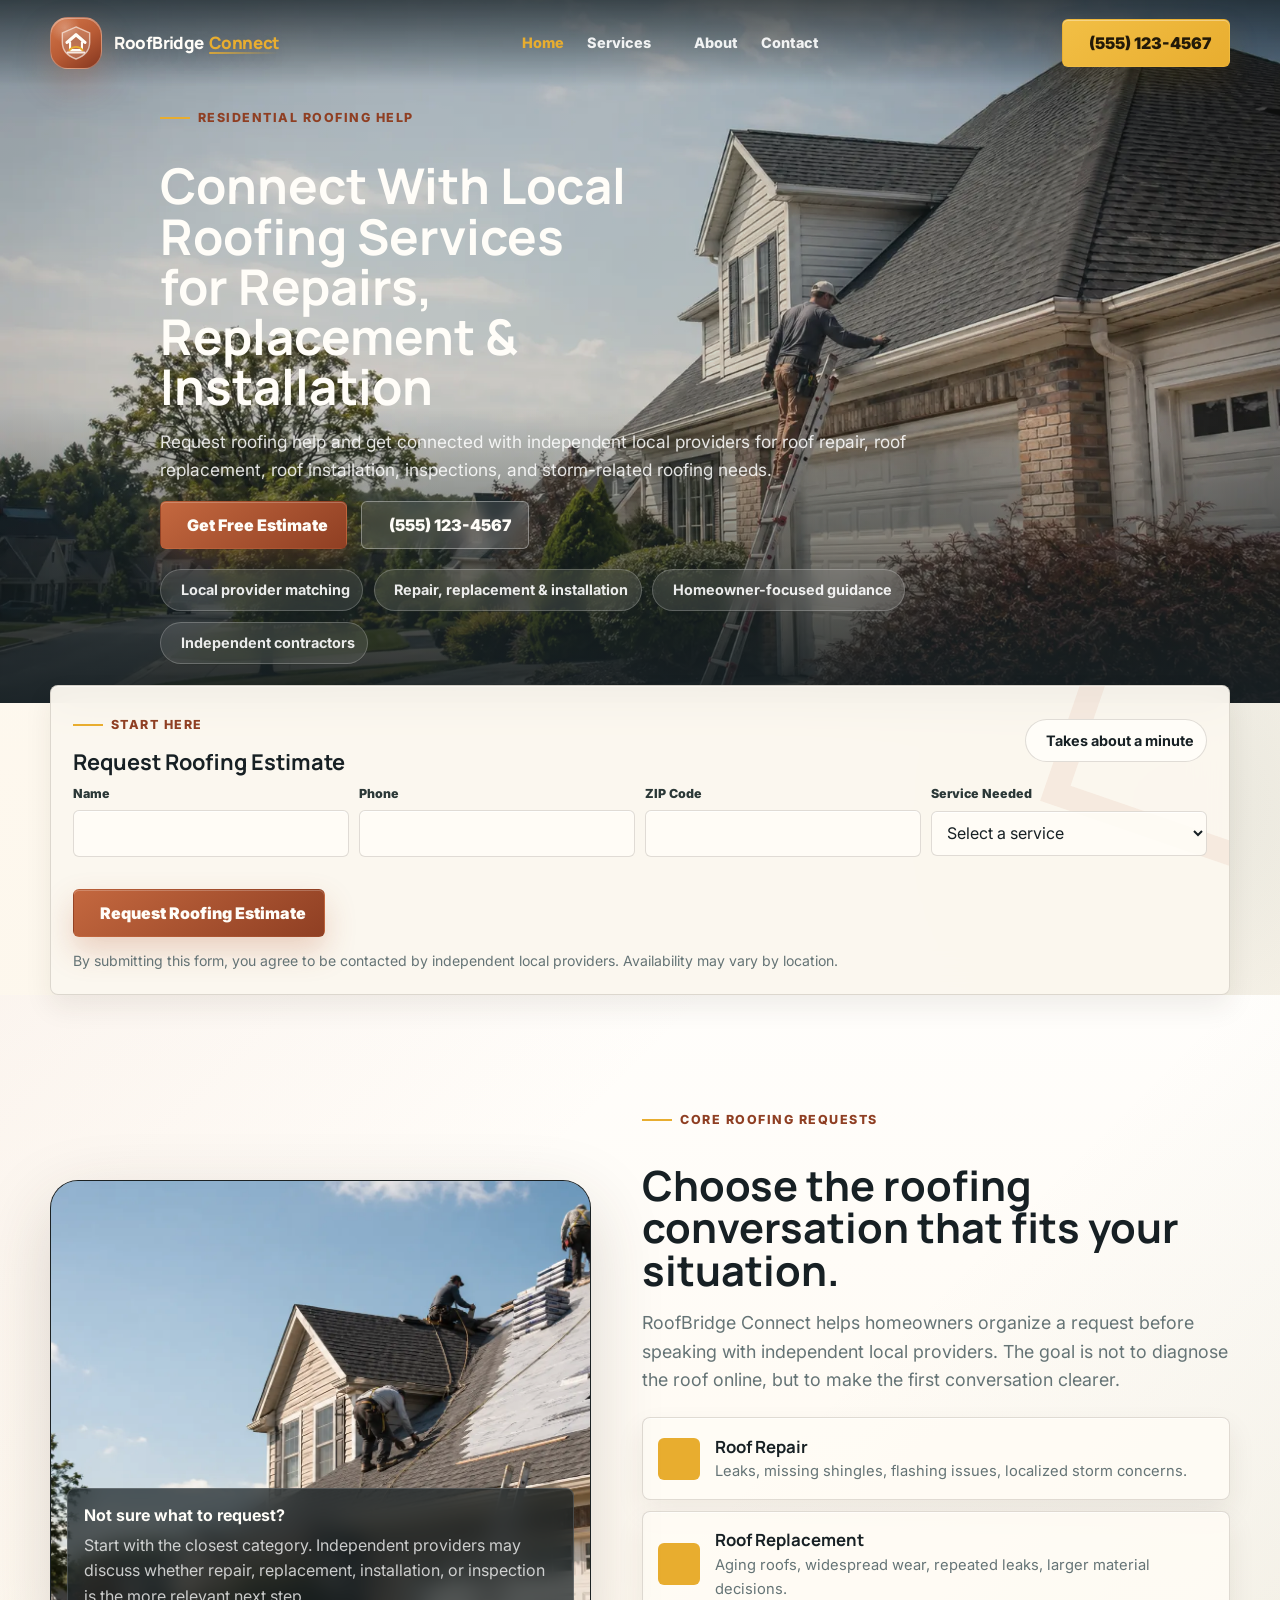
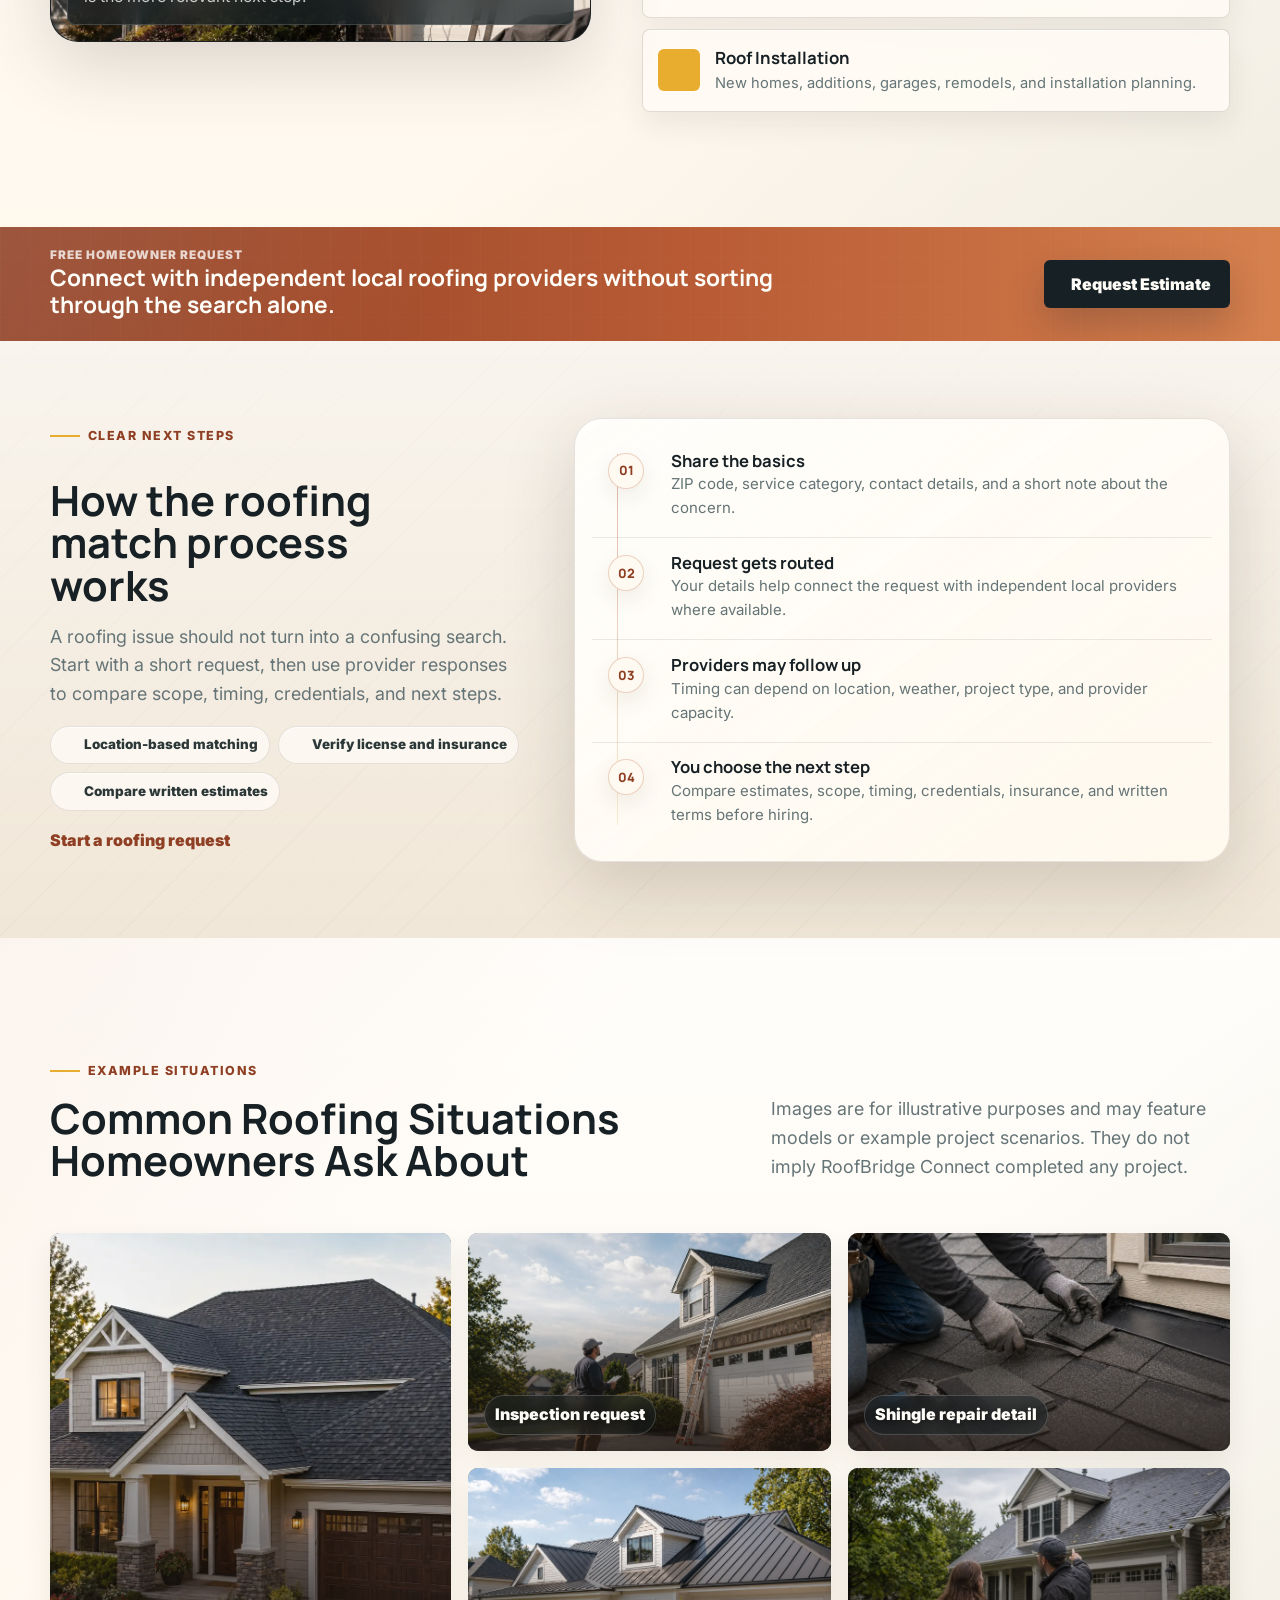
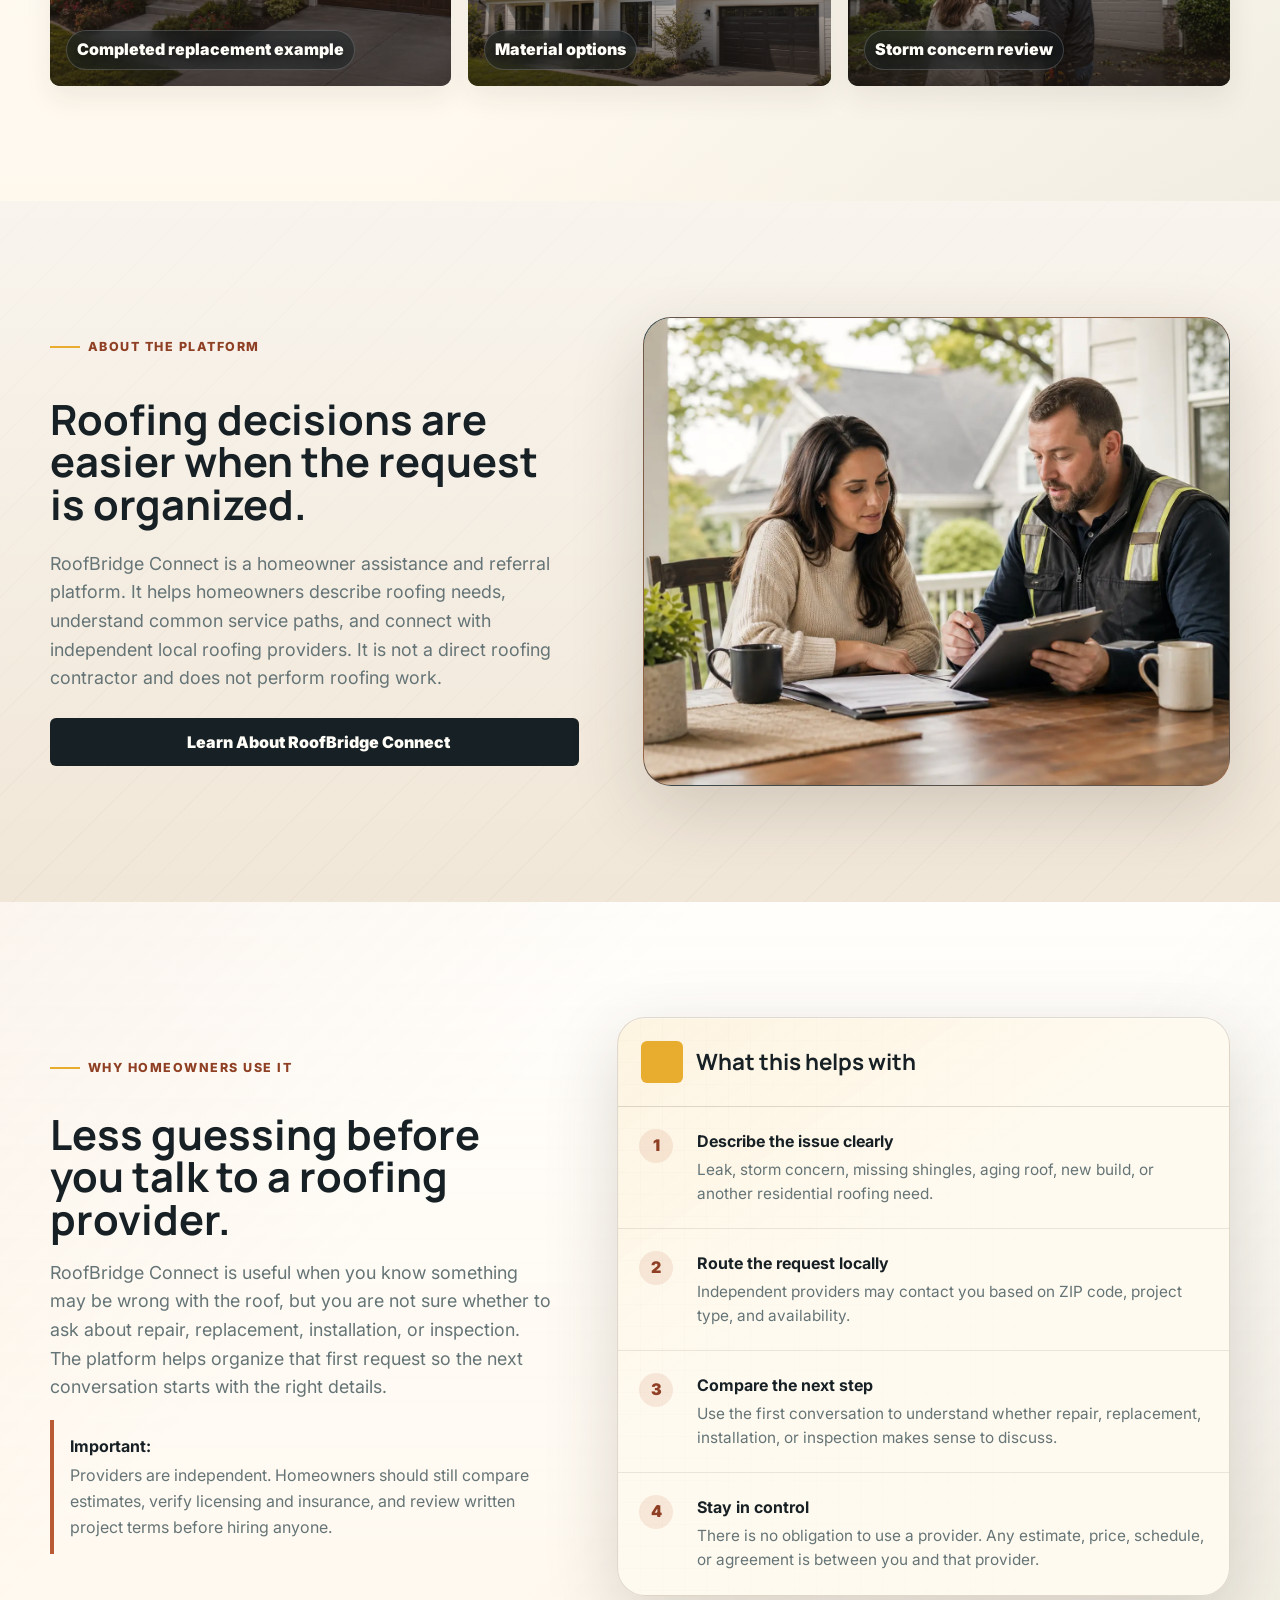
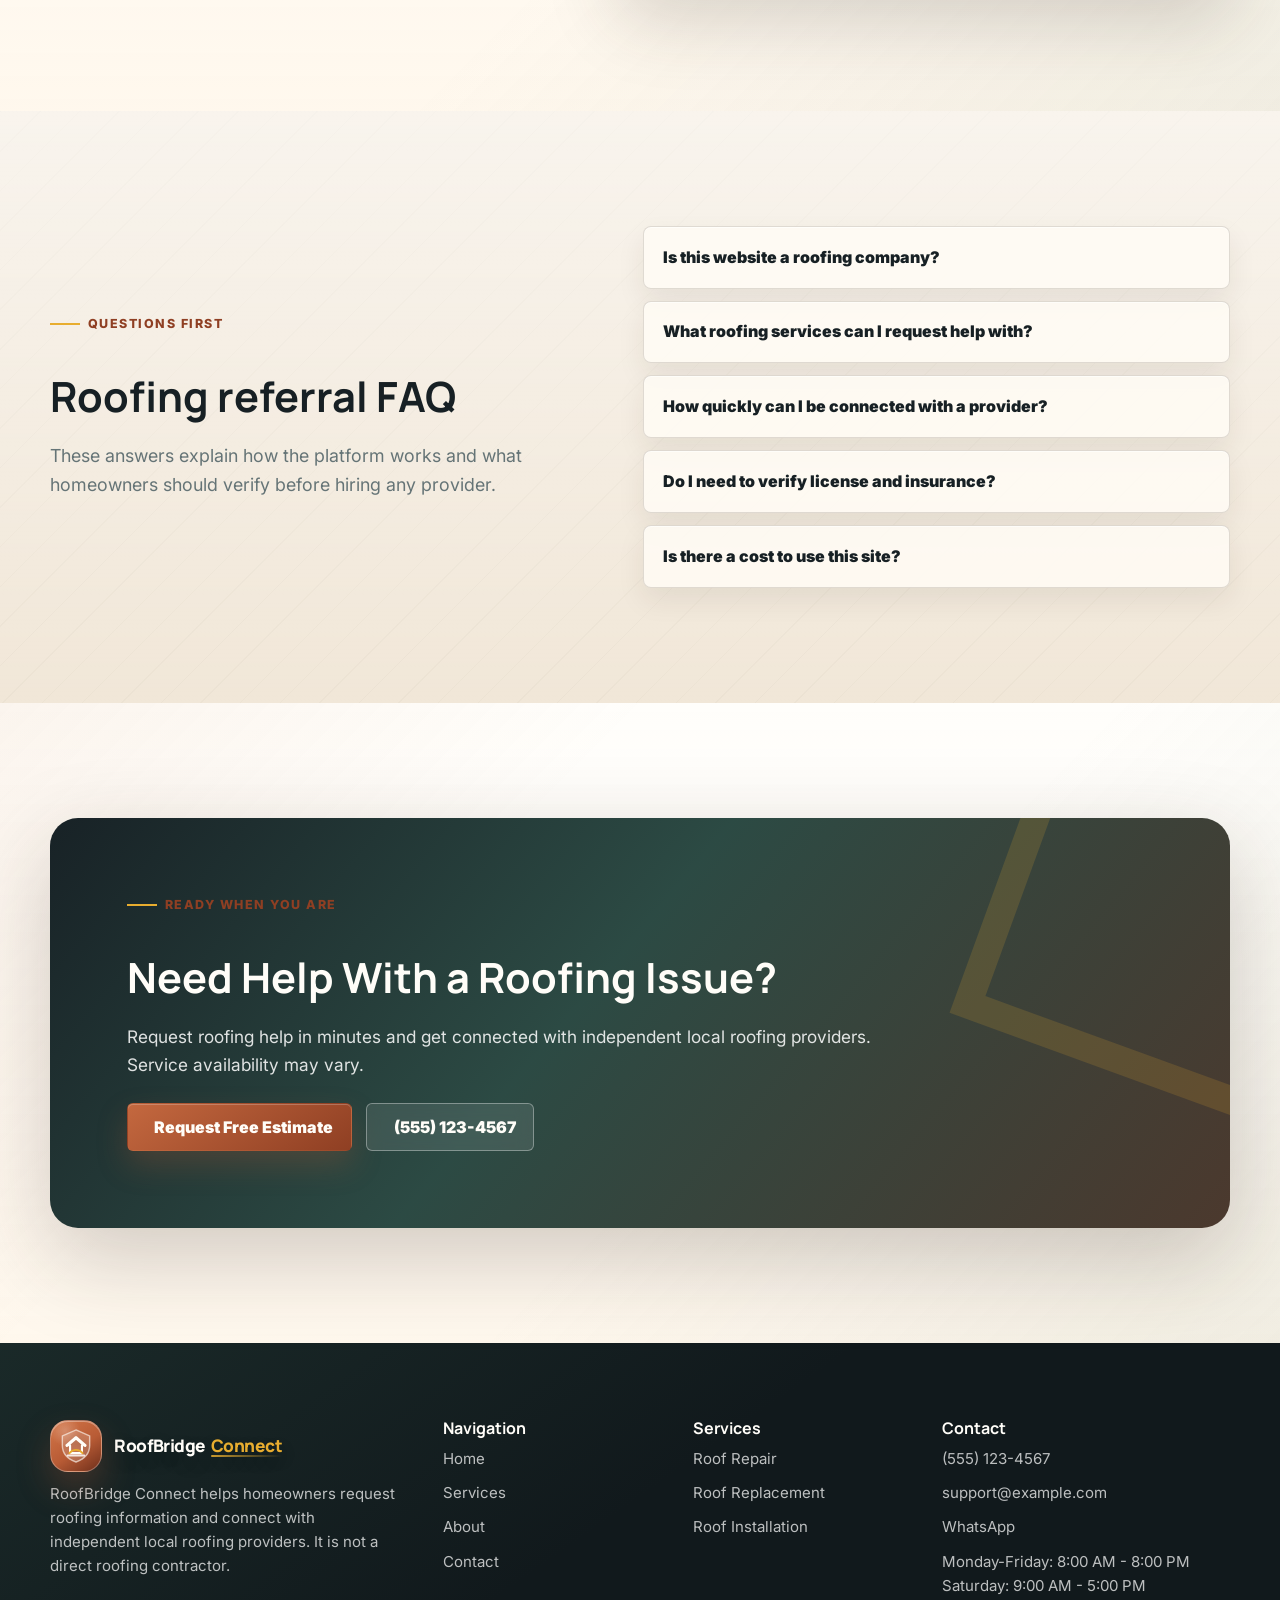
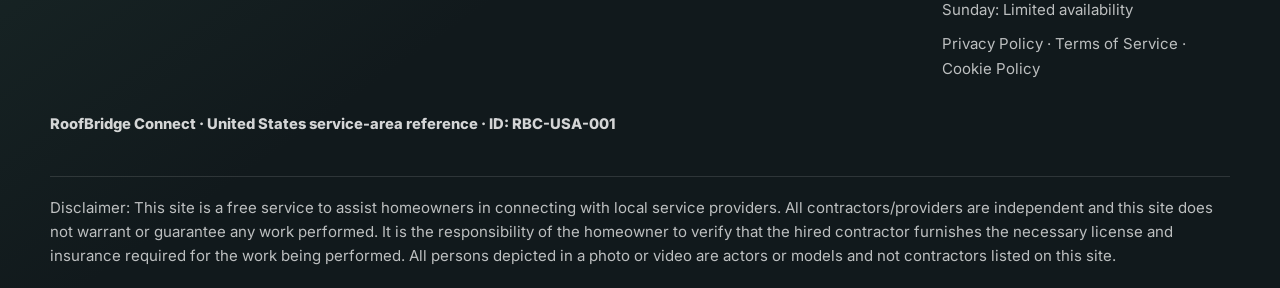
==== index.html @ dacd09e0 "init" ====
<!doctype html>
<html lang="en">
<head>
  <meta charset="utf-8">
  <meta name="viewport" content="width=device-width, initial-scale=1">
  <title>RoofBridge Connect | Connect With Local Roofing Services</title>
  <meta name="description" content="Request roofing help and get connected with independent local providers for roof repair, replacement, installation, inspections, and storm-related roofing needs.">
  <link rel="icon" href="img/common/favicon.svg" type="image/svg+xml">
  <link rel="preconnect" href="https://fonts.googleapis.com">
  <link rel="preconnect" href="https://fonts.gstatic.com" crossorigin>
  <link href="https://fonts.googleapis.com/css2?family=Inter:wght@400;500;600;700;800;900&family=Manrope:wght@700;800;900&display=swap" rel="stylesheet">
  <link rel="stylesheet" href="css/base.css">
  <link rel="stylesheet" href="css/layout.css">
  <link rel="stylesheet" href="css/components.css">
  <link rel="stylesheet" href="css/pages.css">
  <link rel="stylesheet" href="css/responsive.css">
  <script type="application/ld+json">
  {
    "@context": "https://schema.org",
    "@type": "Organization",
    "name": "RoofBridge Connect",
    "url": "https://example.com/",
    "telephone": "+15551234567",
    "email": "support@example.com",
    "areaServed": "US",
    "description": "Independent roofing referral platform that helps homeowners connect with local roofing providers. RoofBridge Connect does not perform roofing work directly."
  }
  </script>
  <script type="application/ld+json">
  {
    "@context": "https://schema.org",
    "@type": "FAQPage",
    "mainEntity": [
      {
        "@type": "Question",
        "name": "Is this website a roofing company?",
        "acceptedAnswer": {
          "@type": "Answer",
          "text": "No. This website is a free referral service that helps homeowners connect with independent local roofing providers. We do not perform roofing work directly."
        }
      },
      {
        "@type": "Question",
        "name": "What roofing services can I request help with?",
        "acceptedAnswer": {
          "@type": "Answer",
          "text": "Homeowners can request help with roof repair, roof replacement, roof installation, roof inspections, leak concerns, storm damage, and related residential roofing needs."
        }
      },
      {
        "@type": "Question",
        "name": "How quickly can I be connected with a provider?",
        "acceptedAnswer": {
          "@type": "Answer",
          "text": "Timing depends on your location, project type, and provider availability. After submitting a request, independent providers may contact you to discuss your roofing needs."
        }
      },
      {
        "@type": "Question",
        "name": "Do I need to verify license and insurance?",
        "acceptedAnswer": {
          "@type": "Answer",
          "text": "Yes. Homeowners are responsible for confirming that any contractor they hire has the required license, insurance, and qualifications for the work being performed."
        }
      },
      {
        "@type": "Question",
        "name": "Is there a cost to use this site?",
        "acceptedAnswer": {
          "@type": "Answer",
          "text": "This site is a free service to assist homeowners in connecting with local service providers. Any project cost or agreement is between the homeowner and the independent provider."
        }
      }
    ]
  }
  </script>
</head>
<body>
  <a class="skip-link" href="#main">Skip to main content</a>
  <div class="site-shell">
    <header class="site-header" aria-label="Site header">
      <div class="container nav-wrap">
        <a class="brand" href="index.html" aria-label="RoofBridge Connect home">
          <span class="brand-mark" aria-hidden="true"><i data-lucide="home"></i></span>
          <span>RoofBridge Connect</span>
        </a>
        <nav class="desktop-nav" aria-label="Primary navigation">
          <a data-nav-link href="index.html">Home</a>
          <a data-nav-link href="services.html">Services</a>
          <a data-nav-link href="service-roof-repair.html">Roof Repair</a>
          <a data-nav-link href="service-roof-replacement.html">Roof Replacement</a>
          <a data-nav-link href="service-roof-installation.html">Roof Installation</a>
          <a data-nav-link href="about.html">About</a>
          <a data-nav-link href="contact.html">Contact</a>
        </nav>
        <div class="header-actions">
          <a class="btn btn-amber desktop-cta" href="tel:+15551234567"><i data-lucide="phone"></i><span>(555) 123-4567</span></a>
          <a class="mobile-phone" href="tel:+15551234567" aria-label="Call RoofBridge Connect"><i data-lucide="phone"></i></a>
          <button class="menu-toggle" data-menu-toggle type="button" aria-label="Open menu" aria-expanded="false"><i data-lucide="menu"></i></button>
        </div>
      </div>
    </header>

    <div class="mobile-panel" data-mobile-panel>
      <nav aria-label="Mobile navigation">
        <a data-nav-link href="index.html">Home</a>
        <a data-nav-link href="services.html">Services</a>
        <a data-nav-link href="service-roof-repair.html">Roof Repair</a>
        <a data-nav-link href="service-roof-replacement.html">Roof Replacement</a>
        <a data-nav-link href="service-roof-installation.html">Roof Installation</a>
        <a data-nav-link href="about.html">About</a>
        <a data-nav-link href="contact.html">Contact</a>
      </nav>
      <p class="trust-line">Connect with local roofing providers. Providers are independent, and service availability may vary by location.</p>
      <div class="mobile-cta-row">
        <a class="btn btn-amber" href="tel:+15551234567"><i data-lucide="phone"></i> Call</a>
        <a class="btn btn-primary" href="contact.html"><i data-lucide="clipboard-list"></i> Get Quote</a>
      </div>
    </div>

    <main id="main">
      <section class="home-hero" aria-label="Connect with local roofing services">
        <div class="hero-media" style="--hero-fallback:#31464d"><img src="img/home/residential-roofing-crew-inspection.webp" width="1920" height="1080" alt="Roofing provider inspecting a residential roof in a suburban neighborhood">
        </div>
        <div class="container hero-content" data-reveal>
          <span class="eyebrow">Residential roofing help</span>
          <h1>Connect With Local Roofing Services for Repairs, Replacement &amp; Installation</h1>
          <p class="lead">Request roofing help and get connected with independent local providers for roof repair, roof replacement, roof installation, inspections, and storm-related roofing needs.</p>
          <div class="hero-row">
            <a class="btn btn-primary" href="#estimate-form"><i data-lucide="clipboard-check"></i> Get Free Estimate</a>
            <a class="btn btn-ghost" href="tel:+15551234567"><i data-lucide="phone"></i> (555) 123-4567</a>
          </div>
          <div class="hero-trust" aria-label="Trust indicators">
            <span><i data-lucide="map-pin"></i> Local provider matching</span>
            <span><i data-lucide="hammer"></i> Repair, replacement &amp; installation</span>
            <span><i data-lucide="shield-check"></i> Homeowner-focused guidance</span>
            <span><i data-lucide="users"></i> Independent contractors</span>
          </div>
        </div>
      </section>

      <section class="hero-form-wrap" id="estimate-form" aria-label="Roofing estimate request form">
        <div class="container">
          <form class="form-card" data-lead-form novalidate>
            <div class="hero-form-title">
              <div>
                <span class="eyebrow">Start here</span>
                <h2>Request Roofing Estimate</h2>
              </div>
              <span class="pill" style="color:var(--ink);border-color:var(--line);background:var(--white)"><i data-lucide="clock-3"></i> Takes about a minute</span>
            </div>
            <div class="form-grid">
              <div class="field">
                <label for="home-name">Name</label>
                <input id="home-name" name="name" autocomplete="name" required>
                <span class="error" aria-live="polite"></span>
              </div>
              <div class="field">
                <label for="home-phone">Phone</label>
                <input id="home-phone" name="phone" autocomplete="tel" required>
                <span class="error" aria-live="polite"></span>
              </div>
              <div class="field">
                <label for="home-zip">ZIP Code</label>
                <input id="home-zip" name="zip" inputmode="numeric" autocomplete="postal-code" required>
                <span class="error" aria-live="polite"></span>
              </div>
              <div class="field">
                <label for="home-service">Service Needed</label>
                <select id="home-service" name="service" required>
                  <option value="">Select a service</option>
                  <option>Roof Repair</option>
                  <option>Roof Replacement</option>
                  <option>Roof Installation</option>
                  <option>Roof Inspection</option>
                  <option>Storm Damage Concern</option>
                </select>
                <span class="error" aria-live="polite"></span>
              </div>
              <div class="full">
                <button class="btn btn-primary" type="submit"><i data-lucide="send"></i> Request Roofing Estimate</button>
                <p class="fine-print" style="margin-top:.8rem">By submitting this form, you agree to be contacted by independent local providers. Availability may vary by location.</p>
                <div class="form-success" tabindex="-1">Thank you. Your roofing request has been received. Independent local providers may contact you based on availability and project details.</div>
              </div>
            </div>
          </form>
        </div>
      </section>

      <section class="section content-band">
        <div class="container service-chooser">
          <div class="service-chooser-media" data-reveal>
            <img src="img/services/roof-replacement-residential-home.webp" width="900" height="760" loading="lazy" alt="Residential roofing providers working on a roof replacement">
            <div class="service-chooser-note">
              <strong>Not sure what to request?</strong>
              <span>Start with the closest category. Independent providers may discuss whether repair, replacement, installation, or inspection is the more relevant next step.</span>
            </div>
          </div>
          <div class="service-chooser-content" data-reveal>
            <span class="eyebrow">Core roofing requests</span>
            <h2>Choose the roofing conversation that fits your situation.</h2>
            <p class="section-lead">RoofBridge Connect helps homeowners organize a request before speaking with independent local providers. The goal is not to diagnose the roof online, but to make the first conversation clearer.</p>
            <div class="service-rows">
              <a class="service-row" href="service-roof-repair.html">
                <span class="icon-chip"><i data-lucide="wrench"></i></span>
                <span>
                  <strong>Roof Repair</strong>
                  <em>Leaks, missing shingles, flashing issues, localized storm concerns.</em>
                </span>
                <i data-lucide="arrow-right"></i>
              </a>
              <a class="service-row" href="service-roof-replacement.html">
                <span class="icon-chip"><i data-lucide="home"></i></span>
                <span>
                  <strong>Roof Replacement</strong>
                  <em>Aging roofs, widespread wear, repeated leaks, larger material decisions.</em>
                </span>
                <i data-lucide="arrow-right"></i>
              </a>
              <a class="service-row" href="service-roof-installation.html">
                <span class="icon-chip"><i data-lucide="ruler"></i></span>
                <span>
                  <strong>Roof Installation</strong>
                  <em>New homes, additions, garages, remodels, and installation planning.</em>
                </span>
                <i data-lucide="arrow-right"></i>
              </a>
            </div>
          </div>
        </div>
      </section>

      <section class="accent-strip" aria-label="Roofing provider connection reminder">
        <div class="container accent-strip-inner" data-reveal>
          <div>
            <span class="accent-strip-kicker">Free homeowner request</span>
            <strong>Connect with independent local roofing providers without sorting through the search alone.</strong>
          </div>
          <a class="btn btn-dark" href="contact.html"><i data-lucide="clipboard-check"></i> Request Estimate</a>
        </div>
      </section>

      <section class="section muted-band process-band">
        <div class="container process-section">
          <div class="process-copy" data-reveal>
            <span class="eyebrow">Clear next steps</span>
            <h2>How the roofing match process works</h2>
            <p class="section-lead">A roofing issue should not turn into a confusing search. Start with a short request, then use provider responses to compare scope, timing, credentials, and next steps.</p>
            <div class="process-summary" aria-label="Process reminders">
              <span><i data-lucide="map-pin"></i> Location-based matching</span>
              <span><i data-lucide="file-check-2"></i> Verify license and insurance</span>
              <span><i data-lucide="badge-dollar-sign"></i> Compare written estimates</span>
            </div>
            <a class="text-link" href="contact.html">Start a roofing request <i data-lucide="arrow-right"></i></a>
          </div>
          <ol class="process-timeline" data-reveal>
            <li>
              <span>01</span>
              <div><h3>Share the basics</h3><p>ZIP code, service category, contact details, and a short note about the concern.</p></div>
            </li>
            <li>
              <span>02</span>
              <div><h3>Request gets routed</h3><p>Your details help connect the request with independent local providers where available.</p></div>
            </li>
            <li>
              <span>03</span>
              <div><h3>Providers may follow up</h3><p>Timing can depend on location, weather, project type, and provider capacity.</p></div>
            </li>
            <li>
              <span>04</span>
              <div><h3>You choose the next step</h3><p>Compare estimates, scope, timing, credentials, insurance, and written terms before hiring.</p></div>
            </li>
          </ol>
        </div>
      </section>

      <section class="section content-band">
        <div class="container">
          <div class="section-head" data-reveal>
            <div>
              <span class="eyebrow">Example situations</span>
              <h2>Common Roofing Situations Homeowners Ask About</h2>
            </div>
            <p class="section-lead">Images are for illustrative purposes and may feature models or example project scenarios. They do not imply RoofBridge Connect completed any project.</p>
          </div>
          <p class="gallery-hint" aria-hidden="true">Swipe to view more examples</p>
          <div class="gallery-grid" aria-label="Roofing example gallery">
            <button class="gallery-item" type="button" data-gallery-item data-caption="Completed residential roof replacement example scenario." data-description="This example shows the kind of finished roof condition homeowners often want to understand when comparing replacement options. A replacement conversation may come up when the existing roof is near the end of its service life, has widespread wear, or no longer feels reliable during heavy weather." data-points="What providers may review: roof age, shingle condition, decking concerns, ventilation, flashing, and underlayment.|What homeowners may compare: material choices, written scope, project timing, cleanup expectations, and warranty terms.|Important reminder: RoofBridge Connect does not perform the work; homeowners should verify licensing, insurance, and all project terms before hiring any provider.">
              <img src="img/portfolio/completed-roof-single-home.webp" width="900" height="700" loading="lazy" alt="Completed residential roof replacement example scenario">
              <span>Completed replacement example</span>
            </button>
            <button class="gallery-item" type="button" data-gallery-item data-caption="Roof inspection request with ladder and home roofline." data-description="An inspection request is often the right starting point when a homeowner notices a possible roof issue but does not yet know whether repair or replacement should be discussed. It can help turn vague concerns into a more specific provider conversation." data-points="Common triggers: ceiling stains, lifted shingles, granule loss, storm debris, attic moisture, or roof age questions.|What providers may look at: roof surface, flashing, vents, valleys, gutters, attic signs, and visible weather damage.|Homeowner next step: ask for clear findings, photos where available, and a written explanation before approving any work.">
              <img src="img/portfolio/roof-inspection-ladder-home.webp" width="700" height="500" loading="lazy" alt="Roof inspection example with ladder beside a home">
              <span>Inspection request</span>
            </button>
            <button class="gallery-item" type="button" data-gallery-item data-caption="Asphalt shingle repair detail example." data-description="Localized repair conversations usually focus on a specific problem area rather than the entire roof. The important question is whether the visible issue is truly isolated or connected to a broader condition that should be evaluated." data-points="Common repair topics: missing shingles, loose flashing, nail pops, vent boots, small leak paths, and minor storm impact.|What providers may explain: likely cause, repair limits, matching materials, and whether surrounding areas should be checked.|Homeowner next step: ask what is included, what is excluded, and whether the repair is expected to address the source of the problem.">
              <img src="img/portfolio/shingle-repair-detail.webp" width="700" height="500" loading="lazy" alt="Asphalt shingle repair detail example">
              <span>Shingle repair detail</span>
            </button>
            <button class="gallery-item" type="button" data-gallery-item data-caption="Residential metal roofing example." data-description="Material selection can affect appearance, budget, durability expectations, installation planning, and long-term maintenance. Homeowners may ask independent providers to compare asphalt shingles, metal roofing where available, and related roof system components." data-points="Discussion points: material type, color, fastening system, underlayment, flashing details, ventilation, and local weather exposure.|Good questions to ask: what fits the home’s slope, what maintenance is expected, and what warranty terms apply.|Homeowner next step: compare written material specifications, not only the total price.">
              <img src="img/portfolio/residential-metal-roof-example.webp" width="700" height="500" loading="lazy" alt="Residential metal roof example on a home">
              <span>Material options</span>
            </button>
            <button class="gallery-item" type="button" data-gallery-item data-caption="Storm-related roof check example." data-description="After strong wind, hail, falling branches, or heavy rain, homeowners may request a roof check to document visible concerns and decide whether a repair, inspection, or replacement estimate should be discussed. The right next step can vary by location and provider availability." data-points="Visible concerns: missing shingles, lifted edges, dents, debris impact, new leaks, gutter damage, or interior water stains.|What providers may discuss: urgency, temporary protection, inspection findings, repair options, and whether broader damage is present.|Homeowner next step: keep notes and photos, review any insurance-related questions carefully, and verify provider credentials before hiring.">
              <img src="img/portfolio/storm-damage-roof-check.webp" width="700" height="500" loading="lazy" alt="Homeowner reviewing possible storm-related roof concerns">
              <span>Storm concern review</span>
            </button>
          </div>
        </div>
      </section>

      <section class="section muted-band">
        <div class="container split">
          <div class="stack-lg" data-reveal>
            <span class="eyebrow">About the platform</span>
            <h2>Roofing decisions are easier when the request is organized.</h2>
            <p class="section-lead">RoofBridge Connect is a homeowner assistance and referral platform. It helps homeowners describe roofing needs, understand common service paths, and connect with independent local roofing providers. It is not a direct roofing contractor and does not perform roofing work.</p>
            <a class="btn btn-dark" href="about.html"><i data-lucide="info"></i> Learn About RoofBridge Connect</a>
          </div>
          <div class="image-frame" data-reveal><img src="img/about/homeowner-reviewing-roofing-estimate.webp" width="900" height="760" loading="lazy" alt="Homeowner reviewing roofing estimate information with a provider">
          </div>
        </div>
      </section>

      <section class="section content-band">
        <div class="container homeowner-section">
          <div class="homeowner-copy" data-reveal>
            <span class="eyebrow">Why homeowners use it</span>
            <h2>Less guessing before you talk to a roofing provider.</h2>
            <p class="section-lead">RoofBridge Connect is useful when you know something may be wrong with the roof, but you are not sure whether to ask about repair, replacement, installation, or inspection. The platform helps organize that first request so the next conversation starts with the right details.</p>
            <div class="homeowner-note">
              <strong>Important:</strong>
              <span>Providers are independent. Homeowners should still compare estimates, verify licensing and insurance, and review written project terms before hiring anyone.</span>
            </div>
          </div>
          <div class="homeowner-panel" data-reveal>
            <div class="homeowner-panel-head">
              <span class="icon-chip"><i data-lucide="clipboard-check"></i></span>
              <h3>What this helps with</h3>
            </div>
            <ul class="homeowner-list">
              <li>
                <span>1</span>
                <div><strong>Describe the issue clearly</strong><p>Leak, storm concern, missing shingles, aging roof, new build, or another residential roofing need.</p></div>
              </li>
              <li>
                <span>2</span>
                <div><strong>Route the request locally</strong><p>Independent providers may contact you based on ZIP code, project type, and availability.</p></div>
              </li>
              <li>
                <span>3</span>
                <div><strong>Compare the next step</strong><p>Use the first conversation to understand whether repair, replacement, installation, or inspection makes sense to discuss.</p></div>
              </li>
              <li>
                <span>4</span>
                <div><strong>Stay in control</strong><p>There is no obligation to use a provider. Any estimate, price, schedule, or agreement is between you and that provider.</p></div>
              </li>
            </ul>
          </div>
        </div>
      </section>

      <section class="section muted-band">
        <div class="container split">
          <div class="stack-lg" data-reveal>
            <span class="eyebrow">Questions first</span>
            <h2>Roofing referral FAQ</h2>
            <p class="section-lead">These answers explain how the platform works and what homeowners should verify before hiring any provider.</p>
          </div>
          <div class="faq-list" data-reveal>
            <article class="faq-item" data-faq>
              <button class="faq-button" type="button">Is this website a roofing company? <i data-lucide="plus"></i></button>
              <div class="faq-panel"><p>No. This website is a free referral service that helps homeowners connect with independent local roofing providers. RoofBridge Connect does not perform roofing work directly.</p></div>
            </article>
            <article class="faq-item" data-faq>
              <button class="faq-button" type="button">What roofing services can I request help with? <i data-lucide="plus"></i></button>
              <div class="faq-panel"><p>Homeowners can request help with roof repair, roof replacement, roof installation, roof inspections, leak concerns, storm damage, and related residential roofing needs.</p></div>
            </article>
            <article class="faq-item" data-faq>
              <button class="faq-button" type="button">How quickly can I be connected with a provider? <i data-lucide="plus"></i></button>
              <div class="faq-panel"><p>Timing depends on your location, project type, and provider availability. After submitting a request, independent providers may contact you to discuss your roofing needs.</p></div>
            </article>
            <article class="faq-item" data-faq>
              <button class="faq-button" type="button">Do I need to verify license and insurance? <i data-lucide="plus"></i></button>
              <div class="faq-panel"><p>Yes. Homeowners are responsible for confirming that any contractor they hire has the required license, insurance, and qualifications for the work being performed.</p></div>
            </article>
            <article class="faq-item" data-faq>
              <button class="faq-button" type="button">Is there a cost to use this site? <i data-lucide="plus"></i></button>
              <div class="faq-panel"><p>This site is a free service to assist homeowners in connecting with local service providers. Any project cost or agreement is between the homeowner and the independent provider.</p></div>
            </article>
          </div>
        </div>
      </section>

      <section class="section content-band">
        <div class="container">
          <div class="cta-panel" data-reveal>
            <div class="stack-lg" style="max-width:760px">
              <span class="eyebrow">Ready when you are</span>
              <h2>Need Help With a Roofing Issue?</h2>
              <p class="lead">Request roofing help in minutes and get connected with independent local roofing providers. Service availability may vary.</p>
              <div class="hero-row">
                <a class="btn btn-primary" href="contact.html"><i data-lucide="clipboard-check"></i> Request Free Estimate</a>
                <a class="btn btn-ghost" href="tel:+15551234567"><i data-lucide="phone"></i> (555) 123-4567</a>
              </div>
            </div>
          </div>
        </div>
      </section>
    </main>

    <footer class="site-footer">
      <div class="container">
        <div class="footer-grid">
          <div class="footer-col">
            <a class="brand" href="index.html"><span class="brand-mark" aria-hidden="true"><i data-lucide="home"></i></span><span>RoofBridge Connect</span></a>
            <p>RoofBridge Connect helps homeowners request roofing information and connect with independent local roofing providers. It is not a direct roofing contractor.</p>
          </div>
          <div class="footer-col">
            <h2>Navigation</h2>
            <a href="index.html">Home</a>
            <a href="services.html">Services</a>
            <a href="about.html">About</a>
            <a href="contact.html">Contact</a>
          </div>
          <div class="footer-col">
            <h2>Services</h2>
            <a href="service-roof-repair.html">Roof Repair</a>
            <a href="service-roof-replacement.html">Roof Replacement</a>
            <a href="service-roof-installation.html">Roof Installation</a>
          </div>
          <div class="footer-col">
            <h2>Contact</h2>
            <a href="tel:+15551234567">(555) 123-4567</a>
            <a href="mailto:support@example.com">support@example.com</a>
            <a href="https://wa.me/15551234567">WhatsApp</a>
            <p>Monday-Friday: 8:00 AM - 8:00 PM<br>Saturday: 9:00 AM - 5:00 PM<br>Sunday: Limited availability</p>
            <p><a href="privacy.html">Privacy Policy</a> · <a href="terms.html">Terms of Service</a> · <a href="cookie.html">Cookie Policy</a></p>
          </div>
        </div>
        <p class="footer-bottom">Disclaimer: This site is a free service to assist homeowners in connecting with local service providers. All contractors/providers are independent and this site does not warrant or guarantee any work performed. It is the responsibility of the homeowner to verify that the hired contractor furnishes the necessary license and insurance required for the work being performed. All persons depicted in a photo or video are actors or models and not contractors listed on this site.</p>
      </div>
    </footer>
  </div>

  <a class="floating-cta" href="tel:+15551234567"><i data-lucide="phone"></i> Get Quote</a>
  <div class="lightbox" data-lightbox aria-modal="true" role="dialog" aria-label="Roofing image preview">
    <button class="lightbox-close" type="button" data-lightbox-close aria-label="Close image preview"><i data-lucide="x"></i></button>
    <figure>
      <img src="" alt="">
      <figcaption></figcaption>
    </figure>
  </div>
  <script src="https://unpkg.com/lucide@latest/dist/umd/lucide.min.js" defer></script>
  <script src="https://cdn.jsdelivr.net/npm/@studio-freight/lenis@1.0.42/bundled/lenis.min.js" defer></script>
  <script src="https://cdn.jsdelivr.net/npm/gsap@3.12.7/dist/gsap.min.js" defer></script>
  <script src="https://cdn.jsdelivr.net/npm/gsap@3.12.7/dist/ScrollTrigger.min.js" defer></script>
  <script src="js/site-config.js" defer></script><script src="js/main.js" defer></script>
</body>
</html>
---- css/base.css ----
:root {
  --ink: #172024;
  --ink-2: #2b3837;
  --muted: #657476;
  --line: rgba(66, 49, 38, 0.16);
  --paper: #fbf4e8;
  --paper-2: #f1e7d8;
  --white: #fffdf8;
  --warm-card: rgba(255, 252, 245, 0.86);
  --warm-card-strong: rgba(255, 250, 240, 0.94);
  --clay: #b85b35;
  --clay-dark: #8f3f23;
  --amber: #e8ad2f;
  --blue-gray: #536a74;
  --blue-deep: #253f49;
  --pine: #2d4c43;
  --copper-soft: #d59a71;
  --sage: #748978;
  --success: #276b4a;
  --danger: #b42318;
  --shadow-sm: 0 1px 0 rgba(255, 255, 255, 0.55) inset, 0 12px 28px rgba(57, 42, 31, 0.08);
  --shadow-md: 0 1px 0 rgba(255, 255, 255, 0.5) inset, 0 24px 72px rgba(57, 42, 31, 0.18);
  --radius-xs: 6px;
  --radius-sm: 8px;
  --radius-md: 16px;
  --radius-lg: 28px;
  --header-h: 86px;
  --container: 1180px;
  --ease: cubic-bezier(0.22, 1, 0.36, 1);
}

* {
  box-sizing: border-box;
}

html {
  min-width: 320px;
  scroll-behavior: smooth;
}

body {
  margin: 0;
  font-family: "Inter", system-ui, -apple-system, BlinkMacSystemFont, "Segoe UI", sans-serif;
  color: var(--ink);
  background:
    radial-gradient(circle at 16% 0%, rgba(213, 154, 113, 0.13), transparent 28rem),
    radial-gradient(circle at 92% 12%, rgba(45, 76, 67, 0.1), transparent 24rem),
    linear-gradient(180deg, #fffaf1 0%, var(--paper) 34%, #f6ecde 100%);
  line-height: 1.6;
  text-rendering: optimizeLegibility;
  -webkit-font-smoothing: antialiased;
}

body::before {
  content: "";
  position: fixed;
  inset: 0;
  z-index: -1;
  pointer-events: none;
  background:
    linear-gradient(90deg, rgba(23, 32, 36, 0.018) 1px, transparent 1px),
    linear-gradient(180deg, rgba(23, 32, 36, 0.014) 1px, transparent 1px);
  background-size: 34px 34px;
  mask-image: linear-gradient(180deg, rgba(0, 0, 0, 0.68), transparent 72%);
}

body.menu-open {
  overflow: hidden;
}

img,
svg {
  max-width: 100%;
  display: block;
}

img {
  object-fit: cover;
}

a {
  color: inherit;
  text-decoration: none;
}

button,
input,
select,
textarea {
  font: inherit;
}

button {
  cursor: pointer;
}

:focus-visible {
  outline: 3px solid rgba(232, 173, 47, 0.85);
  outline-offset: 4px;
}

::selection {
  background: rgba(232, 173, 47, 0.35);
}

.skip-link {
  position: fixed;
  left: 1rem;
  top: 1rem;
  z-index: 1000;
  transform: translateY(-140%);
  padding: 0.75rem 1rem;
  border-radius: var(--radius-xs);
  background: var(--ink);
  color: var(--white);
  transition: transform 0.2s ease;
}

.skip-link:focus {
  transform: translateY(0);
}

h1,
h2,
h3,
h4 {
  margin: 0;
  font-family: "Manrope", "Inter", system-ui, sans-serif;
  line-height: 1.02;
  letter-spacing: 0;
}

h1 {
  font-size: clamp(1.85rem, 3.85vw, 3.8rem);
  max-width: 13ch;
}

h2 {
  font-size: clamp(1.7rem, 3.25vw, 3.35rem);
}

h3 {
  font-size: clamp(1.08rem, 1.75vw, 1.45rem);
}

p {
  margin: 0;
}

ul,
ol {
  margin: 0;
  padding-left: 1.2rem;
}

.eyebrow {
  display: inline-flex;
  align-items: center;
  gap: 0.5rem;
  margin-bottom: 1rem;
  color: var(--clay-dark);
  font-size: 0.78rem;
  font-weight: 800;
  letter-spacing: 0.12em;
  text-transform: uppercase;
}

.eyebrow::before {
  content: "";
  width: 30px;
  height: 2px;
  background: var(--amber);
}

.lead {
  color: rgba(255, 255, 255, 0.86);
  font-size: clamp(1rem, 1.35vw, 1.16rem);
  max-width: 760px;
}

.section-lead {
  color: var(--muted);
  font-size: clamp(1rem, 1.4vw, 1.18rem);
  max-width: 760px;
}

.fine-print {
  color: var(--muted);
  font-size: 0.88rem;
}

.legal-copy p,
.legal-copy li {
  color: var(--ink-2);
}

.visually-hidden {
  position: absolute !important;
  width: 1px;
  height: 1px;
  padding: 0;
  margin: -1px;
  overflow: hidden;
  clip: rect(0, 0, 0, 0);
  white-space: nowrap;
  border: 0;
}

@media (prefers-reduced-motion: reduce) {
  *,
  *::before,
  *::after {
    scroll-behavior: auto !important;
    animation-duration: 0.001ms !important;
    animation-iteration-count: 1 !important;
    transition-duration: 0.001ms !important;
  }
}
---- css/layout.css ----
.site-shell {
  overflow: hidden;
}

.container {
  width: min(calc(100% - 2rem), var(--container));
  margin-inline: auto;
}

.section {
  padding: clamp(4.5rem, 9vw, 8.5rem) 0;
}

.section.compact {
  padding: clamp(3rem, 6vw, 5rem) 0;
}

.section-head {
  display: grid;
  grid-template-columns: minmax(0, 0.95fr) minmax(280px, 0.65fr);
  gap: clamp(1.5rem, 4vw, 5rem);
  align-items: end;
  margin-bottom: clamp(2rem, 4vw, 4rem);
}

.split {
  display: grid;
  grid-template-columns: minmax(0, 0.9fr) minmax(320px, 1fr);
  gap: clamp(2rem, 5vw, 5.5rem);
  align-items: center;
}

.split.reverse {
  grid-template-columns: minmax(320px, 1fr) minmax(0, 0.9fr);
}

.grid-3 {
  display: grid;
  grid-template-columns: repeat(3, minmax(0, 1fr));
  gap: 1.25rem;
}

.grid-4 {
  display: grid;
  grid-template-columns: repeat(4, minmax(0, 1fr));
  gap: 1rem;
}

.grid-2 {
  display: grid;
  grid-template-columns: repeat(2, minmax(0, 1fr));
  gap: 1.25rem;
}

.stack {
  display: grid;
  gap: 1rem;
}

.stack-lg {
  display: grid;
  gap: 1.55rem;
}

.page-hero,
.home-hero {
  position: relative;
  min-height: min(680px, 88svh);
  display: flex;
  align-items: flex-end;
  padding: calc(var(--header-h) + 2.2rem) 0 clamp(2.4rem, 5vw, 4.5rem);
  color: var(--white);
  isolation: isolate;
}

.page-hero {
  min-height: min(460px, 72svh);
}

.home-hero {
  min-height: min(540px, 70svh);
  padding-top: calc(var(--header-h) + 1.35rem);
  padding-bottom: clamp(1.45rem, 3vw, 2.4rem);
}

.hero-media {
  position: absolute;
  inset: 0;
  z-index: -2;
  background:
    linear-gradient(120deg, rgba(23, 32, 36, 0.74), rgba(45, 76, 67, 0.34) 48%, rgba(86, 55, 38, 0.6)),
    var(--hero-fallback, #32454b);
}

.hero-media img {
  width: 100%;
  height: 100%;
  opacity: 0.78;
  filter: saturate(0.98) contrast(1.02) sepia(0.06);
}

.hero-media::after {
  content: "";
  position: absolute;
  inset: auto 0 0;
  height: 42%;
  background: linear-gradient(0deg, rgba(23, 32, 36, 0.9), transparent);
}

.hero-content {
  display: grid;
  gap: 1.05rem;
  max-width: 960px;
}

.hero-row {
  display: flex;
  flex-wrap: wrap;
  gap: 0.9rem;
  align-items: center;
}

.hero-trust {
  display: flex;
  flex-wrap: wrap;
  gap: 0.65rem;
  margin-top: 0.2rem;
}

.hero-trust span,
.pill {
  display: inline-flex;
  align-items: center;
  gap: 0.45rem;
  border: 1px solid rgba(255, 255, 255, 0.22);
  border-radius: 999px;
  padding: 0.55rem 0.78rem;
  background: rgba(255, 255, 255, 0.1);
  color: rgba(255, 255, 255, 0.9);
  backdrop-filter: blur(10px);
  font-size: 0.9rem;
  font-weight: 700;
}

.hero-form-wrap {
  position: relative;
  margin-top: -1.1rem;
  z-index: 3;
}

.content-band {
  background:
    linear-gradient(135deg, rgba(213, 154, 113, 0.09), transparent 34%),
    linear-gradient(315deg, rgba(116, 137, 120, 0.1), transparent 42%),
    linear-gradient(180deg, rgba(255, 255, 255, 0.74), rgba(255, 248, 237, 0.88)),
    #fffaf1;
}

.muted-band {
  background:
    linear-gradient(180deg, rgba(255, 255, 255, 0.55), transparent),
    repeating-linear-gradient(135deg, rgba(86, 55, 38, 0.026) 0 1px, transparent 1px 28px),
    var(--paper-2);
}

.dark-band {
  background: var(--ink);
  color: var(--white);
}

.dark-band .section-lead,
.dark-band .fine-print {
  color: rgba(255, 255, 255, 0.72);
}

.offset-grid {
  display: grid;
  grid-template-columns: 0.75fr 1fr;
  gap: clamp(1.5rem, 5vw, 4rem);
  align-items: start;
}

.sticky-note {
  position: sticky;
  top: calc(var(--header-h) + 1.5rem);
}

.legal-layout {
  display: grid;
  grid-template-columns: 280px minmax(0, 1fr);
  gap: clamp(2rem, 5vw, 5rem);
}

.legal-nav {
  position: sticky;
  top: calc(var(--header-h) + 1.5rem);
  display: grid;
  gap: 0.55rem;
  align-self: start;
}

.legal-nav a {
  padding: 0.8rem 1rem;
  border: 1px solid var(--line);
  border-radius: var(--radius-xs);
  background: rgba(255, 255, 255, 0.62);
  color: var(--ink-2);
  font-weight: 750;
}

.legal-copy {
  display: grid;
  gap: 2rem;
}

.legal-copy section {
  display: grid;
  gap: 0.85rem;
}
---- css/components.css ----
.site-header {
  position: fixed;
  top: 0;
  left: 0;
  right: 0;
  z-index: 100;
  transition: background 0.25s ease, box-shadow 0.25s ease, height 0.25s ease;
}

.site-header::before {
  content: "";
  position: absolute;
  inset: 0;
  background: linear-gradient(180deg, rgba(23, 32, 36, 0.72), rgba(23, 32, 36, 0));
  pointer-events: none;
  transition: opacity 0.25s ease;
}

.site-header.is-scrolled {
  background: rgba(255, 248, 237, 0.92);
  box-shadow: 0 12px 40px rgba(57, 42, 31, 0.1);
  backdrop-filter: blur(16px);
}

.site-header.is-scrolled::before {
  opacity: 0;
}

.nav-wrap {
  position: relative;
  display: grid;
  grid-template-columns: auto 1fr auto;
  gap: clamp(0.7rem, 1.4vw, 1rem);
  align-items: center;
  height: var(--header-h);
  transition: height 0.25s ease;
}

.site-header.is-scrolled .nav-wrap {
  height: 72px;
}

.brand {
  display: inline-flex;
  align-items: center;
  gap: 0.78rem;
  color: var(--white);
  font-family: "Manrope", sans-serif;
  font-weight: 900;
  font-size: 1.06rem;
  letter-spacing: 0;
  white-space: nowrap;
  min-width: 0;
}

.site-header.is-scrolled .brand,
.site-header.is-scrolled .desktop-nav a,
.site-header.is-scrolled .menu-toggle,
.site-header.is-scrolled .mobile-phone {
  color: var(--ink);
}

.brand-mark {
  position: relative;
  flex: 0 0 auto;
  display: grid;
  place-items: center;
  width: 52px;
  height: 52px;
  overflow: hidden;
  border: 1px solid rgba(255, 255, 255, 0.28);
  border-radius: 18px;
  background:
    radial-gradient(circle at 28% 20%, rgba(255, 255, 255, 0.26), transparent 28%),
    linear-gradient(145deg, #d47749, var(--clay) 52%, #84361f);
  color: var(--white);
  box-shadow: 0 16px 34px rgba(184, 91, 53, 0.28), 0 1px 0 rgba(255, 255, 255, 0.34) inset;
  transition: transform 0.22s var(--ease), box-shadow 0.22s ease, border-color 0.22s ease;
}

.brand:hover .brand-mark {
  transform: translateY(-1px);
  border-color: rgba(232, 173, 47, 0.44);
  box-shadow: 0 18px 42px rgba(184, 91, 53, 0.32), 0 1px 0 rgba(255, 255, 255, 0.42) inset;
}

.site-header.is-scrolled .brand-mark {
  border-color: rgba(66, 49, 38, 0.12);
  box-shadow: 0 12px 28px rgba(57, 42, 31, 0.12), 0 1px 0 rgba(255, 255, 255, 0.45) inset;
}

.brand-mark i {
  display: none;
}

.brand-logo {
  width: 38px;
  height: 38px;
  overflow: visible;
}

.logo-shield {
  fill: rgba(255, 253, 248, 0.16);
  stroke: rgba(255, 253, 248, 0.62);
  stroke-width: 2.4;
}

.logo-roof,
.logo-house,
.logo-bridge,
.logo-base {
  fill: none;
  stroke: #fffdf8;
  stroke-linecap: round;
  stroke-linejoin: round;
}

.logo-roof {
  stroke-width: 5.4;
  filter: drop-shadow(0 3px 5px rgba(23, 32, 36, 0.18));
}

.logo-house {
  stroke-width: 3.6;
}

.logo-bridge {
  stroke: var(--amber);
  stroke-width: 3.2;
}

.logo-base {
  stroke: rgba(255, 253, 248, 0.86);
  stroke-width: 3;
}

.brand-name {
  display: inline-flex;
  align-items: baseline;
  gap: 0.32rem;
  min-width: 0;
  line-height: 0.96;
  text-shadow: 0 8px 22px rgba(0, 0, 0, 0.18);
}

.site-header.is-scrolled .brand-name {
  text-shadow: none;
}

.brand-word {
  display: inline-block;
}

.brand-word-main {
  color: currentColor;
  font-weight: 950;
  letter-spacing: -0.035em;
}

.brand-word-accent {
  position: relative;
  color: var(--amber);
  font-weight: 900;
  letter-spacing: -0.025em;
}

.brand-word-accent::after {
  content: "";
  position: absolute;
  left: 0.04em;
  right: 0.04em;
  bottom: -0.18em;
  height: 2px;
  border-radius: 999px;
  background: linear-gradient(90deg, var(--amber), rgba(232, 173, 47, 0));
  opacity: 0.86;
}

.site-header.is-scrolled .brand-word-accent {
  color: var(--clay-dark);
}

.site-footer .brand {
  width: fit-content;
  color: var(--white);
  font-size: 1.08rem;
}

.site-footer .brand-mark {
  background:
    radial-gradient(circle at 28% 20%, rgba(255, 255, 255, 0.22), transparent 28%),
    linear-gradient(145deg, #d47749, var(--clay) 55%, #6f2f1b);
  color: #fffdf8;
}

.site-footer .brand-word-accent {
  color: var(--amber);
}

.desktop-nav {
  display: flex;
  justify-content: center;
  align-items: center;
  gap: clamp(0.8rem, 1.8vw, 1.6rem);
}

.desktop-nav a {
  color: rgba(255, 255, 255, 0.9);
  font-size: 0.9rem;
  font-weight: 800;
  transition: color 0.2s ease;
  white-space: nowrap;
}

.nav-dropdown {
  position: relative;
}

.nav-dropdown::after {
  content: "";
  position: absolute;
  left: -1.25rem;
  right: -1.25rem;
  top: 100%;
  height: 1.35rem;
  background: transparent;
}

.nav-dropdown-toggle {
  display: inline-flex;
  align-items: center;
  gap: 0.25rem;
  border: 0;
  background: transparent;
  color: rgba(255, 255, 255, 0.9);
  font-size: 0.9rem;
  font-weight: 800;
  padding: 0;
  white-space: nowrap;
}

.site-header.is-scrolled .nav-dropdown-toggle {
  color: var(--ink);
}

.nav-dropdown-toggle i {
  width: 16px;
  height: 16px;
  transition: transform 0.2s ease;
}

.nav-dropdown-toggle[aria-expanded="true"] i,
.nav-dropdown:hover .nav-dropdown-toggle i {
  transform: rotate(180deg);
}

.nav-dropdown.is-active .nav-dropdown-toggle {
  color: var(--amber);
}

.site-header.is-scrolled .nav-dropdown.is-active .nav-dropdown-toggle {
  color: var(--clay-dark);
}

.nav-dropdown-menu {
  position: absolute;
  top: calc(100% + 1.15rem);
  left: 50%;
  width: 320px;
  transform: translate(-50%, 8px);
  display: grid;
  gap: 0.25rem;
  padding: 0.65rem;
  border: 1px solid var(--line);
  border-radius: var(--radius-sm);
  background: rgba(251, 247, 239, 0.97);
  box-shadow: var(--shadow-md);
  opacity: 0;
  pointer-events: none;
  transition: opacity 0.18s ease, transform 0.18s ease;
  backdrop-filter: blur(16px);
  z-index: 5;
}

.nav-dropdown:hover .nav-dropdown-menu,
.nav-dropdown:focus-within .nav-dropdown-menu,
.nav-dropdown-toggle[aria-expanded="true"] + .nav-dropdown-menu {
  opacity: 1;
  pointer-events: auto;
  transform: translate(-50%, 0);
}

.nav-dropdown-menu a {
  display: grid;
  gap: 0.15rem;
  border-radius: var(--radius-xs);
  padding: 0.78rem 0.85rem;
  color: var(--ink);
  min-width: 0;
  white-space: normal;
}

.nav-dropdown-menu a:hover,
.nav-dropdown-menu a[aria-current="page"] {
  background: rgba(184, 91, 53, 0.1);
  color: var(--clay-dark);
}

.nav-dropdown-menu span {
  color: var(--muted);
  font-size: 0.78rem;
  font-weight: 650;
  line-height: 1.35;
  min-width: 0;
  overflow-wrap: anywhere;
}

.nav-dropdown-menu strong {
  min-width: 0;
  overflow-wrap: anywhere;
}

.desktop-nav a:hover,
.desktop-nav a[aria-current="page"] {
  color: var(--amber);
}

.header-actions {
  display: flex;
  align-items: center;
  gap: 0.7rem;
}

.btn {
  display: inline-flex;
  min-height: 48px;
  align-items: center;
  justify-content: center;
  gap: 0.55rem;
  border: 1px solid transparent;
  border-radius: var(--radius-xs);
  padding: 0.82rem 1.1rem;
  font-weight: 900;
  line-height: 1;
  transition: transform 0.2s var(--ease), background 0.2s ease, border-color 0.2s ease, color 0.2s ease;
}

.btn:hover {
  transform: translateY(-2px);
}

.btn-primary {
  background: linear-gradient(145deg, #c4683f, var(--clay-dark));
  color: var(--white);
  box-shadow: 0 14px 30px rgba(184, 91, 53, 0.25), 0 1px 0 rgba(255, 255, 255, 0.22) inset;
}

.btn-primary:hover {
  background: var(--clay-dark);
}

.btn-amber {
  background: linear-gradient(145deg, #f2bf45, var(--amber));
  color: #231a08;
  box-shadow: 0 14px 30px rgba(127, 89, 18, 0.18), 0 1px 0 rgba(255, 255, 255, 0.35) inset;
}

.btn-dark {
  background: var(--ink);
  color: var(--white);
}

.btn-ghost {
  border-color: rgba(255, 255, 255, 0.35);
  color: var(--white);
  background: rgba(255, 255, 255, 0.1);
  backdrop-filter: blur(8px);
}

.btn-outline {
  border-color: var(--line);
  background: rgba(255, 255, 255, 0.68);
  color: var(--ink);
}

.mobile-phone,
.menu-toggle {
  display: none;
  border: 1px solid rgba(255, 255, 255, 0.25);
  border-radius: var(--radius-xs);
  background: rgba(255, 255, 255, 0.1);
  color: var(--white);
  width: 46px;
  height: 46px;
  align-items: center;
  justify-content: center;
}

.site-header.is-scrolled .mobile-phone,
.site-header.is-scrolled .menu-toggle {
  border-color: var(--line);
  background: rgba(255, 255, 255, 0.72);
}

.mobile-panel {
  position: fixed;
  inset: 0;
  display: grid;
  align-content: start;
  gap: 1.5rem;
  padding: 6.5rem 1.25rem 2rem;
  background: rgba(23, 32, 36, 0.98);
  color: var(--white);
  transform: translateX(100%);
  opacity: 0;
  pointer-events: none;
  transition: transform 0.35s var(--ease), opacity 0.25s ease;
  z-index: 90;
}

.mobile-panel.is-open {
  transform: translateX(0);
  opacity: 1;
  pointer-events: auto;
}

.mobile-panel nav {
  display: grid;
  gap: 0.3rem;
}

.mobile-panel nav a {
  border-bottom: 1px solid rgba(255, 255, 255, 0.12);
  padding: 0.82rem 0;
  font-family: "Manrope", sans-serif;
  font-size: clamp(1.18rem, 5.6vw, 1.75rem);
  font-weight: 850;
  line-height: 1.08;
}

.mobile-services {
  border-bottom: 1px solid rgba(255, 255, 255, 0.12);
}

.mobile-services summary {
  display: flex;
  align-items: center;
  justify-content: space-between;
  gap: 1rem;
  padding: 0.82rem 0;
  font-family: "Manrope", sans-serif;
  font-size: clamp(1.18rem, 5.6vw, 1.75rem);
  font-weight: 850;
  list-style: none;
  cursor: pointer;
}

.mobile-services summary::-webkit-details-marker {
  display: none;
}

.mobile-services summary i {
  width: 20px;
  height: 20px;
  transition: transform 0.2s ease;
}

.mobile-services[open] summary i {
  transform: rotate(180deg);
}

.mobile-services.is-active summary {
  color: var(--amber);
}

.mobile-services-list {
  display: grid;
  gap: 0.2rem;
  padding: 0 0 0.8rem 0.8rem;
}

.mobile-services-list a {
  border-bottom: 0 !important;
  padding: 0.58rem 0 !important;
  color: rgba(255, 255, 255, 0.76);
  font-size: 1rem !important;
}

.mobile-panel .trust-line {
  color: rgba(255, 255, 255, 0.72);
  max-width: 28rem;
}

.mobile-cta-row {
  display: grid;
  grid-template-columns: 1fr 1fr;
  gap: 0.7rem;
}

.floating-cta {
  position: fixed;
  left: 1rem;
  right: 1rem;
  bottom: 1rem;
  z-index: 80;
  display: none;
  min-height: 56px;
  border-radius: 999px;
  background: var(--clay);
  color: var(--white);
  align-items: center;
  justify-content: center;
  gap: 0.6rem;
  font-weight: 900;
  box-shadow: 0 18px 48px rgba(23, 32, 36, 0.28);
  transform: translateY(160%);
  transition: transform 0.28s var(--ease);
}

.floating-cta.is-visible {
  transform: translateY(0);
}

.form-card,
.info-card,
.service-card,
.trust-card,
.faq-card,
.compare-card,
.contact-card,
.legal-card {
  border: 1px solid var(--line);
  border-radius: var(--radius-sm);
  background: var(--warm-card);
  box-shadow: var(--shadow-sm);
  backdrop-filter: blur(10px);
}

.info-card,
.trust-card,
.compare-card,
.contact-card,
.legal-card {
  position: relative;
  overflow: hidden;
}

.info-card::before,
.trust-card::before,
.compare-card::before,
.contact-card::before,
.legal-card::before {
  content: "";
  position: absolute;
  inset: 0 auto 0 0;
  width: 4px;
  background: linear-gradient(180deg, var(--clay), var(--amber));
  opacity: 0.86;
}

.form-card {
  position: relative;
  overflow: hidden;
  padding: clamp(0.95rem, 2.2vw, 1.35rem);
}

.form-card::after {
  content: "";
  position: absolute;
  right: -70px;
  top: -70px;
  width: 180px;
  height: 180px;
  border: 24px solid rgba(184, 91, 53, 0.08);
  transform: rotate(19deg);
  pointer-events: none;
  z-index: 0;
}

.form-card > * {
  position: relative;
  z-index: 1;
}

.form-grid {
  display: grid;
  grid-template-columns: repeat(4, minmax(0, 1fr));
  gap: 0.58rem;
}

.form-grid .full {
  grid-column: 1 / -1;
}

.form-progress {
  display: none;
}

.field {
  display: grid;
  gap: 0.35rem;
}

.field label {
  color: var(--ink-2);
  font-size: 0.78rem;
  font-weight: 850;
}

.field input,
.field select,
.field textarea {
  width: 100%;
  border: 1px solid rgba(66, 49, 38, 0.16);
  border-radius: var(--radius-xs);
  background: rgba(255, 253, 248, 0.88);
  color: var(--ink);
  padding: 0.62rem 0.72rem;
  min-height: 40px;
  box-shadow: 0 1px 0 rgba(255, 255, 255, 0.75) inset;
}

.field input:focus,
.field select:focus,
.field textarea:focus {
  border-color: rgba(184, 91, 53, 0.42);
  background: #fffefa;
}

.field textarea {
  min-height: 78px;
  resize: vertical;
}

.field .error {
  min-height: 1.1rem;
  color: var(--danger);
  font-size: 0.8rem;
  font-weight: 750;
}

.form-success {
  display: none;
  border-radius: var(--radius-xs);
  margin-top: 1rem;
  padding: 0.9rem 1rem;
  background: rgba(39, 107, 74, 0.12);
  color: var(--success);
  font-weight: 800;
}

.form-success.is-visible {
  display: block;
}

.service-card {
  position: relative;
  overflow: hidden;
  min-height: 410px;
  padding: 1rem;
  display: flex;
  align-items: flex-end;
  isolation: isolate;
  transition: transform 0.25s var(--ease), box-shadow 0.25s ease;
}

.service-card::before {
  content: "";
  position: absolute;
  inset: 1rem 1rem auto auto;
  z-index: 2;
  width: 62px;
  height: 62px;
  border-top: 2px solid rgba(255, 255, 255, 0.72);
  border-right: 2px solid rgba(255, 255, 255, 0.72);
  opacity: 0.65;
}

.service-card:hover {
  transform: translateY(-6px);
  box-shadow: var(--shadow-md);
}

.service-card img {
  position: absolute;
  inset: 0;
  z-index: -2;
  width: 100%;
  height: 100%;
  background: linear-gradient(135deg, #38494f, #9b6a4f);
}

.service-card::after {
  content: "";
  position: absolute;
  inset: 0;
  z-index: -1;
  background: linear-gradient(180deg, rgba(23, 32, 36, 0.02), rgba(23, 32, 36, 0.38) 42%, rgba(30, 28, 24, 0.88));
}

.service-card-body {
  display: grid;
  gap: 0.8rem;
  color: var(--white);
  padding: 1rem;
}

.icon-chip {
  display: inline-grid;
  place-items: center;
  width: 42px;
  height: 42px;
  border-radius: var(--radius-xs);
  background: var(--amber);
  color: #251b08;
}

.text-link {
  display: inline-flex;
  align-items: center;
  gap: 0.4rem;
  color: var(--clay-dark);
  font-weight: 900;
}

.step-list {
  counter-reset: steps;
  display: grid;
  grid-template-columns: repeat(4, minmax(0, 1fr));
  gap: 1rem;
}

.step {
  counter-increment: steps;
  border-top: 3px solid rgba(184, 91, 53, 0.78);
  padding: 1.3rem 1rem 1rem 0.15rem;
  display: grid;
  gap: 0.75rem;
}

.step::before {
  content: "0" counter(steps);
  color: var(--clay-dark);
  font-family: "Manrope", sans-serif;
  font-size: 2.25rem;
  font-weight: 900;
  line-height: 1;
  text-shadow: 0 1px 0 rgba(255, 255, 255, 0.55);
}

.gallery-grid {
  display: grid;
  grid-template-columns: 1.05fr 0.95fr 1fr;
  grid-auto-rows: 218px;
  gap: 1.1rem;
}

.gallery-hint {
  display: none;
}

.gallery-item {
  position: relative;
  overflow: hidden;
  border: 0;
  border-radius: 10px;
  padding: 0;
  background: #35484f;
  color: var(--white);
  box-shadow: var(--shadow-sm);
}

.gallery-item::after {
  content: "";
  position: absolute;
  inset: 0;
  background: linear-gradient(180deg, transparent 34%, rgba(30, 22, 17, 0.72));
  pointer-events: none;
}

.gallery-item:first-child {
  grid-row: span 2;
}

.gallery-item img {
  width: 100%;
  height: 100%;
  transition: transform 0.35s var(--ease);
}

.gallery-item:hover img {
  transform: scale(1.04);
}

.gallery-item span {
  position: absolute;
  left: 1rem;
  right: 1rem;
  bottom: 1rem;
  color: var(--white);
  z-index: 1;
  width: fit-content;
  max-width: calc(100% - 2rem);
  border: 1px solid rgba(255, 255, 255, 0.18);
  border-radius: 999px;
  padding: 0.38rem 0.62rem;
  background: rgba(23, 32, 36, 0.48);
  backdrop-filter: blur(8px);
  font-weight: 900;
  text-align: left;
  text-shadow: 0 2px 10px rgba(0, 0, 0, 0.55);
}

.lightbox {
  position: fixed;
  inset: 0;
  z-index: 140;
  display: none;
  place-items: center;
  padding: 1rem;
  background: rgba(7, 10, 12, 0.88);
}

.lightbox.is-open {
  display: grid;
}

.lightbox figure {
  width: min(100%, 960px);
  margin: 0;
  color: var(--white);
}

.lightbox img {
  width: 100%;
  max-height: 62vh;
  border-radius: var(--radius-sm);
  object-fit: contain;
}

.lightbox figcaption {
  display: grid;
  gap: 0.48rem;
  margin-top: 0.55rem;
  border: 1px solid rgba(255, 255, 255, 0.14);
  border-radius: var(--radius-sm);
  padding: clamp(0.75rem, 2vw, 1rem);
  background:
    linear-gradient(145deg, rgba(232, 173, 47, 0.08), transparent 42%),
    rgba(255, 255, 255, 0.09);
  color: rgba(255, 255, 255, 0.8);
  backdrop-filter: blur(10px);
}

.lightbox-copy {
  display: grid;
  gap: 0.42rem;
}

.lightbox-kicker {
  width: fit-content;
  border: 1px solid rgba(255, 255, 255, 0.16);
  border-radius: 999px;
  padding: 0.2rem 0.48rem;
  background: rgba(255, 255, 255, 0.08);
  color: rgba(255, 255, 255, 0.72);
  font-size: 0.66rem;
  font-weight: 850;
  letter-spacing: 0.08em;
  text-transform: uppercase;
}

.lightbox-copy strong {
  color: var(--white);
  font-family: "Manrope", sans-serif;
  font-size: clamp(0.98rem, 1.6vw, 1.18rem);
  line-height: 1.15;
}

.lightbox-copy > span:not(.lightbox-kicker) {
  max-width: 76ch;
  color: rgba(255, 255, 255, 0.78);
  font-size: 0.86rem;
  line-height: 1.42;
}

.lightbox-copy ul {
  display: grid;
  gap: 0.32rem;
  margin: 0.05rem 0 0;
  padding: 0;
  list-style: none;
}

.lightbox-copy li {
  position: relative;
  padding-left: 1rem;
  color: rgba(255, 255, 255, 0.82);
  font-size: 0.82rem;
  line-height: 1.32;
}

.lightbox-copy li::before {
  content: "";
  position: absolute;
  left: 0;
  top: 0.62em;
  width: 6px;
  height: 6px;
  border-radius: 50%;
  background: var(--amber);
}

.lightbox-copy small {
  display: block;
  border-top: 1px solid rgba(255, 255, 255, 0.12);
  margin-top: 0.12rem;
  padding-top: 0.52rem;
  color: rgba(255, 255, 255, 0.62);
  font-size: 0.76rem;
  line-height: 1.32;
}

.lightbox-close {
  position: absolute;
  top: 1rem;
  right: 1rem;
  width: 46px;
  height: 46px;
  border: 1px solid rgba(255, 255, 255, 0.25);
  border-radius: 999px;
  background: rgba(255, 255, 255, 0.1);
  color: var(--white);
}

.trust-card,
.info-card,
.compare-card,
.contact-card,
.legal-card {
  padding: clamp(1.1rem, 2.5vw, 1.5rem);
  display: grid;
  gap: 0.7rem;
}

.trust-card {
  transform: translateY(0);
  transition:
    transform 0.28s var(--ease),
    box-shadow 0.28s ease,
    background 0.28s ease,
    border-color 0.28s ease;
}

.trust-card::after {
  content: "";
  position: absolute;
  inset: auto 1rem 1rem auto;
  width: 42px;
  height: 42px;
  border-right: 2px solid rgba(184, 91, 53, 0.18);
  border-bottom: 2px solid rgba(184, 91, 53, 0.18);
  transform: translate(8px, 8px);
  transition: transform 0.28s var(--ease), opacity 0.28s ease;
  opacity: 0;
}

.trust-card:hover {
  transform: translateY(-7px);
  border-color: rgba(184, 91, 53, 0.28);
  background:
    linear-gradient(145deg, rgba(232, 173, 47, 0.09), transparent 42%),
    linear-gradient(315deg, rgba(116, 137, 120, 0.08), transparent 50%),
    var(--warm-card-strong);
  box-shadow: var(--shadow-md);
}

.trust-card:hover::after {
  transform: translate(0, 0);
  opacity: 1;
}

.trust-card .icon-chip {
  transition: transform 0.28s var(--ease), background 0.28s ease, color 0.28s ease;
}

.trust-card:hover .icon-chip {
  transform: rotate(-4deg) scale(1.08);
  background: var(--clay);
  color: var(--white);
}

.trust-card .icon-chip,
.info-card .icon-chip,
.compare-card .icon-chip {
  background: rgba(184, 91, 53, 0.12);
  color: var(--clay-dark);
}

.faq-list {
  display: grid;
  gap: 0.75rem;
}

.faq-item {
  border: 1px solid var(--line);
  border-radius: var(--radius-sm);
  background: var(--warm-card);
  overflow: hidden;
  box-shadow: var(--shadow-sm);
}

.faq-button {
  width: 100%;
  border: 0;
  background: transparent;
  color: var(--ink);
  display: flex;
  align-items: center;
  justify-content: space-between;
  gap: 1rem;
  padding: 1.1rem 1.2rem;
  text-align: left;
  font-weight: 900;
}

.faq-button i {
  flex: 0 0 auto;
  transition: transform 0.2s ease;
}

.faq-item.is-open .faq-button i {
  transform: rotate(45deg);
}

.faq-panel {
  max-height: 0;
  overflow: hidden;
  padding: 0 1.2rem;
  color: var(--muted);
  transition: max-height 0.32s var(--ease), padding 0.32s var(--ease);
}

.faq-item.is-open .faq-panel {
  max-height: 240px;
  padding: 0 1.2rem 1.2rem;
}

.cta-panel {
  position: relative;
  overflow: hidden;
  border-radius: var(--radius-lg);
  padding: clamp(2rem, 6vw, 5rem);
  background:
    linear-gradient(130deg, rgba(23, 32, 36, 0.94), rgba(45, 76, 67, 0.86) 45%, rgba(86, 55, 38, 0.78)),
    #263f48;
  color: var(--white);
  box-shadow: 0 30px 90px rgba(45, 32, 24, 0.22);
}

.cta-panel::after {
  content: "";
  position: absolute;
  right: -7rem;
  top: -5rem;
  width: 18rem;
  height: 18rem;
  border: 28px solid rgba(232, 173, 47, 0.16);
  transform: rotate(20deg);
}

.breadcrumb {
  display: flex;
  flex-wrap: wrap;
  gap: 0.45rem;
  margin-bottom: 1rem;
  color: rgba(255, 255, 255, 0.78);
  font-size: 0.88rem;
}

.breadcrumb a {
  text-decoration: underline;
  text-underline-offset: 3px;
}

.bullet-grid {
  display: grid;
  grid-template-columns: repeat(2, minmax(0, 1fr));
  gap: 0.85rem;
  padding: 0;
  list-style: none;
}

.bullet-grid li {
  display: flex;
  gap: 0.65rem;
  border: 1px solid var(--line);
  border-radius: var(--radius-xs);
  padding: 0.85rem;
  background: rgba(255, 252, 245, 0.74);
  box-shadow: 0 1px 0 rgba(255, 255, 255, 0.5) inset;
}

.bullet-grid li::before {
  content: "";
  flex: 0 0 auto;
  width: 9px;
  height: 9px;
  margin-top: 0.48rem;
  border-radius: 50%;
  background: var(--clay);
}

.image-frame {
  overflow: hidden;
  min-height: 420px;
  aspect-ratio: 5 / 4;
  border-radius: var(--radius-lg);
  background: linear-gradient(135deg, #35494f, #a76e4c);
  box-shadow: var(--shadow-md);
  border: 1px solid rgba(66, 49, 38, 0.12);
}

.image-frame img {
  width: 100%;
  height: 100%;
  min-height: inherit;
  filter: saturate(0.96) sepia(0.04);
}

.map-frame {
  overflow: hidden;
  border: 1px solid var(--line);
  border-radius: var(--radius-sm);
  min-height: 380px;
  background: var(--paper-2);
}

.map-frame iframe {
  width: 100%;
  height: 380px;
  border: 0;
}

.site-footer {
  background:
    linear-gradient(145deg, rgba(45, 76, 67, 0.32), transparent 42%),
    #11191c;
  color: var(--white);
  padding: clamp(3rem, 6vw, 5.5rem) 0 1.2rem;
}

.footer-grid {
  display: grid;
  grid-template-columns: 1.2fr 0.7fr 0.7fr 1fr;
  gap: clamp(1.5rem, 4vw, 3rem);
}

.footer-col {
  display: grid;
  gap: 0.65rem;
  align-content: start;
}

.footer-col h2,
.footer-col h3 {
  font-size: 1rem;
  color: var(--white);
}

.footer-col p,
.footer-col a,
.footer-bottom {
  color: rgba(255, 255, 255, 0.72);
  font-size: 0.94rem;
}

.footer-col a:hover {
  color: var(--amber);
}

.footer-bottom {
  border-top: 1px solid rgba(255, 255, 255, 0.12);
  margin-top: 2.5rem;
  padding-top: 1.2rem;
}

.footer-company-meta {
  margin-top: 2rem;
  color: rgba(255, 255, 255, 0.82);
  font-size: 0.92rem;
  font-weight: 800;
}
---- css/pages.css ----
.home-hero h1 {
  max-width: 15ch;
}

.hero-form-wrap .form-card {
  background: rgba(251, 247, 239, 0.96);
  backdrop-filter: blur(18px);
}

.hero-form-title {
  display: flex;
  align-items: center;
  justify-content: space-between;
  gap: 1rem;
  margin-bottom: 0.7rem;
}

.hero-form-title h2 {
  font-size: clamp(1.22rem, 1.7vw, 1.65rem);
}

.problem-guide {
  display: grid;
  grid-template-columns: 0.9fr 1.1fr;
  gap: 1rem;
}

.service-chooser {
  display: grid;
  grid-template-columns: minmax(320px, 0.92fr) minmax(0, 1fr);
  gap: clamp(1.5rem, 4vw, 4rem);
  align-items: center;
}

.service-chooser-media {
  position: relative;
  overflow: hidden;
  min-height: 460px;
  border: 1px solid rgba(66, 49, 38, 0.12);
  border-radius: var(--radius-lg);
  background: var(--ink);
  box-shadow: var(--shadow-md);
}

.service-chooser-media img {
  width: 100%;
  height: 100%;
  min-height: 460px;
  filter: saturate(0.96) sepia(0.04);
}

.service-chooser-note {
  position: absolute;
  left: 1rem;
  right: 1rem;
  bottom: 1rem;
  display: grid;
  gap: 0.25rem;
  border: 1px solid rgba(255, 255, 255, 0.16);
  border-radius: var(--radius-sm);
  padding: 0.9rem 1rem;
  background: rgba(23, 32, 36, 0.72);
  color: rgba(255, 255, 255, 0.76);
  backdrop-filter: blur(12px);
}

.service-chooser-note strong {
  color: var(--white);
}

.service-chooser-content {
  display: grid;
  gap: 1.1rem;
}

.service-rows {
  display: grid;
  gap: 0.7rem;
  margin-top: 0.3rem;
}

.service-row {
  display: grid;
  grid-template-columns: auto 1fr auto;
  gap: 0.9rem;
  align-items: center;
  border: 1px solid var(--line);
  border-radius: var(--radius-sm);
  padding: 0.95rem;
  background: var(--warm-card);
  box-shadow: var(--shadow-sm);
  transition:
    transform 0.22s var(--ease),
    box-shadow 0.22s ease,
    border-color 0.22s ease;
}

.service-row:hover {
  transform: translateX(5px);
  border-color: rgba(184, 91, 53, 0.28);
  box-shadow: var(--shadow-md);
}

.service-row strong,
.service-row em {
  display: block;
}

.service-row strong {
  color: var(--ink);
  font-family: "Manrope", sans-serif;
  font-size: 1.05rem;
  font-style: normal;
}

.service-row em {
  color: var(--muted);
  font-size: 0.92rem;
  font-style: normal;
}

.service-row > i {
  color: var(--clay-dark);
}

.accent-strip {
  position: relative;
  overflow: hidden;
  padding: clamp(1rem, 2.4vw, 1.45rem) 0;
  background:
    linear-gradient(115deg, rgba(255, 255, 255, 0.12), transparent 34%),
    linear-gradient(90deg, var(--clay-dark), var(--clay) 54%, #d6804e);
  color: var(--white);
}

.accent-strip::before {
  content: "";
  position: absolute;
  inset: 0;
  background:
    linear-gradient(90deg, rgba(255, 255, 255, 0.11) 1px, transparent 1px),
    linear-gradient(180deg, rgba(255, 255, 255, 0.08) 1px, transparent 1px);
  background-size: 30px 30px;
  opacity: 0.2;
}

.accent-strip-inner {
  position: relative;
  display: grid;
  grid-template-columns: 1fr auto;
  gap: 1rem;
  align-items: center;
}

.accent-strip-inner > div {
  display: grid;
  gap: 0.22rem;
}

.accent-strip-kicker {
  color: rgba(255, 255, 255, 0.76);
  font-size: 0.74rem;
  font-weight: 900;
  letter-spacing: 0.09em;
  line-height: 1;
  text-transform: uppercase;
}

.accent-strip strong {
  max-width: 760px;
  font-family: "Manrope", sans-serif;
  font-size: clamp(1.02rem, 1.8vw, 1.42rem);
  line-height: 1.16;
}

.accent-strip .btn {
  box-shadow: 0 16px 36px rgba(23, 32, 36, 0.22);
}

.process-band {
  padding: clamp(3rem, 6vw, 5.35rem) 0;
}

.process-section {
  display: grid;
  grid-template-columns: minmax(0, 0.72fr) minmax(420px, 1fr);
  gap: clamp(1.5rem, 4vw, 4rem);
  align-items: center;
}

.process-copy {
  display: grid;
  gap: 1.05rem;
}

.process-copy h2 {
  max-width: 12ch;
}

.process-summary {
  display: flex;
  flex-wrap: wrap;
  gap: 0.5rem;
}

.process-summary span {
  display: inline-flex;
  align-items: center;
  gap: 0.42rem;
  border: 1px solid rgba(66, 49, 38, 0.12);
  border-radius: 999px;
  padding: 0.48rem 0.66rem;
  background: rgba(255, 253, 248, 0.72);
  color: var(--ink-2);
  font-size: 0.84rem;
  font-weight: 850;
  box-shadow: 0 1px 0 rgba(255, 255, 255, 0.72) inset;
}

.process-summary i {
  width: 16px;
  height: 16px;
  color: var(--clay-dark);
}

.process-timeline {
  position: relative;
  display: grid;
  gap: 0;
  margin: 0;
  padding: clamp(0.85rem, 2vw, 1.05rem);
  border: 1px solid rgba(66, 49, 38, 0.13);
  border-radius: var(--radius-lg);
  background:
    linear-gradient(
      145deg,
      rgba(255, 255, 255, 0.62),
      rgba(255, 248, 237, 0.84)
    ),
    var(--warm-card);
  box-shadow: var(--shadow-md);
  list-style: none;
}

.process-timeline::before {
  content: "";
  position: absolute;
  top: 2.2rem;
  bottom: 2.2rem;
  left: clamp(2.35rem, 4vw, 2.65rem);
  width: 1px;
  background: linear-gradient(
    180deg,
    rgba(184, 91, 53, 0.42),
    rgba(232, 173, 47, 0.2)
  );
}

.process-timeline li {
  position: relative;
  display: grid;
  grid-template-columns: 48px 1fr;
  gap: 0.9rem;
  align-items: start;
  padding: clamp(0.85rem, 2vw, 1.05rem);
  border-bottom: 1px solid rgba(66, 49, 38, 0.1);
}

.process-timeline li:last-child {
  border-bottom: 0;
}

.process-timeline li > span {
  position: relative;
  z-index: 1;
  display: grid;
  place-items: center;
  width: 36px;
  height: 36px;
  border: 1px solid rgba(184, 91, 53, 0.26);
  border-radius: 999px;
  background: #fffaf1;
  color: var(--clay-dark);
  font-family: "Manrope", sans-serif;
  font-size: 0.8rem;
  font-weight: 950;
  box-shadow: 0 8px 22px rgba(57, 42, 31, 0.08);
}

.process-timeline h3 {
  margin-bottom: 0.16rem;
  font-size: clamp(1rem, 1.3vw, 1.12rem);
}

.process-timeline p {
  color: var(--muted);
  font-size: 0.94rem;
}

.problem-guide .info-card:first-child {
  min-height: 100%;
  background:
    linear-gradient(145deg, rgba(184, 91, 53, 0.18), transparent 52%),
    var(--ink);
  color: var(--white);
}

.problem-guide .info-card:first-child p {
  color: rgba(255, 255, 255, 0.76);
}

.comparison-table {
  display: grid;
  grid-template-columns: repeat(3, minmax(0, 1fr));
  gap: 1rem;
}

.comparison-table ul {
  display: grid;
  gap: 0.45rem;
  color: var(--muted);
}

.service-hero-note {
  border-left: 4px solid var(--amber);
  padding-left: 1rem;
  color: rgba(255, 255, 255, 0.78);
  max-width: 760px;
}

.service-process-layout {
  grid-template-columns: minmax(0, 0.72fr) minmax(420px, 1fr);
  align-items: center;
}

.service-process-layout .sticky-note {
  display: grid;
  gap: 1.1rem;
  border-left: 4px solid var(--clay);
  padding-left: clamp(1rem, 2vw, 1.35rem);
}

.service-process-layout .sticky-note h2 {
  max-width: 12ch;
}

.service-process {
  counter-reset: steps;
  position: relative;
  display: grid;
  gap: 0.72rem;
  overflow: hidden;
  border: 1px solid rgba(255, 255, 255, 0.12);
  border-radius: var(--radius-lg);
  padding: clamp(0.85rem, 2vw, 1.2rem);
  background:
    radial-gradient(
      circle at 12% 8%,
      rgba(232, 173, 47, 0.16),
      transparent 24rem
    ),
    linear-gradient(145deg, rgba(45, 76, 67, 0.76), rgba(23, 32, 36, 0.98) 58%),
    var(--ink);
  box-shadow: var(--shadow-md);
  isolation: isolate;
}

.service-process::before {
  content: "";
  position: absolute;
  inset: 0;
  z-index: -2;
  background:
    linear-gradient(90deg, rgba(255, 255, 255, 0.055) 1px, transparent 1px),
    linear-gradient(180deg, rgba(255, 255, 255, 0.04) 1px, transparent 1px);
  background-size: 26px 26px;
  opacity: 0.34;
}

.service-process::after {
  content: "";
  position: absolute;
  top: 2.3rem;
  bottom: 2.3rem;
  left: clamp(2.82rem, 4vw, 3.15rem);
  z-index: -1;
  width: 1px;
  background: linear-gradient(180deg, var(--amber), rgba(255, 255, 255, 0.16));
}

.service-process .step {
  counter-increment: steps;
  position: relative;
  display: grid;
  gap: 0.95rem;
  align-items: start;
  border: 1px solid rgba(255, 255, 255, 0.13);
  border-radius: var(--radius-sm);
  padding: clamp(0.9rem, 2vw, 1.12rem);
  background: rgba(255, 255, 255, 0.075);
  color: var(--white);
  box-shadow: 0 1px 0 rgba(255, 255, 255, 0.08) inset;
  backdrop-filter: blur(10px);
  transition:
    transform 0.22s var(--ease),
    background 0.22s ease,
    border-color 0.22s ease;
}

.service-process .step:hover {
  transform: translateX(4px);
  border-color: rgba(232, 173, 47, 0.34);
  background: rgba(255, 255, 255, 0.105);
}

.service-process .step::before {
  content: counter(steps, decimal-leading-zero);
  display: grid;
  place-items: center;
  width: 42px;
  height: 42px;
  border: 1px solid rgba(232, 173, 47, 0.45);
  border-radius: 999px;
  background: linear-gradient(145deg, var(--amber), #f2bf45);
  color: #271b06;
  font-family: "Manrope", sans-serif;
  font-size: 0.82rem;
  font-weight: 950;
  line-height: 1;
  text-shadow: none;
  box-shadow: 0 12px 28px rgba(0, 0, 0, 0.18);
}

.service-process .step h3 {
  margin-bottom: 0.18rem;
  color: var(--white);
  font-size: clamp(1rem, 1.4vw, 1.16rem);
}

.service-process .step p {
  color: rgba(255, 255, 255, 0.74);
  font-size: 0.95rem;
}

.warning-panel {
  background: #2b1a15;
  color: var(--white);
}

.warning-panel .bullet-grid li {
  background: rgba(255, 255, 255, 0.08);
  border-color: rgba(255, 255, 255, 0.16);
}

.about-values {
  display: grid;
  grid-template-columns: 1fr 1fr;
  gap: 1rem;
}

.homeowner-section {
  display: grid;
  grid-template-columns: minmax(0, 0.82fr) minmax(360px, 1fr);
  gap: clamp(2rem, 5vw, 5rem);
  align-items: center;
}

.homeowner-copy {
  display: grid;
  gap: 1.15rem;
}

.homeowner-note {
  display: grid;
  gap: 0.25rem;
  border-left: 4px solid var(--clay);
  padding: 0.85rem 0 0.85rem 1rem;
  color: var(--muted);
}

.homeowner-note strong {
  color: var(--ink);
}

.homeowner-panel {
  position: relative;
  overflow: hidden;
  border: 1px solid var(--line);
  border-radius: var(--radius-lg);
  background:
    linear-gradient(145deg, rgba(232, 173, 47, 0.08), transparent 42%),
    var(--warm-card-strong);
  box-shadow: var(--shadow-md);
}

.homeowner-panel::before {
  content: "";
  position: absolute;
  inset: 0;
  pointer-events: none;
  background:
    linear-gradient(90deg, rgba(66, 49, 38, 0.035) 1px, transparent 1px),
    linear-gradient(180deg, rgba(66, 49, 38, 0.03) 1px, transparent 1px);
  background-size: 22px 22px;
  mask-image: linear-gradient(90deg, rgba(0, 0, 0, 0.4), transparent 78%);
}

.homeowner-panel-head {
  position: relative;
  display: flex;
  align-items: center;
  gap: 0.8rem;
  padding: clamp(1.1rem, 3vw, 1.45rem);
  border-bottom: 1px solid var(--line);
}

.homeowner-list {
  position: relative;
  display: grid;
  padding: 0;
  list-style: none;
}

.homeowner-list li {
  display: grid;
  grid-template-columns: 42px 1fr;
  gap: 0.95rem;
  padding: clamp(1rem, 2.5vw, 1.35rem);
  border-bottom: 1px solid rgba(66, 49, 38, 0.11);
}

.homeowner-list li:last-child {
  border-bottom: 0;
}

.homeowner-list li > span {
  display: grid;
  place-items: center;
  width: 34px;
  height: 34px;
  border-radius: 999px;
  background: rgba(184, 91, 53, 0.12);
  color: var(--clay-dark);
  font-weight: 900;
}

.homeowner-list strong {
  display: block;
  margin-bottom: 0.2rem;
  color: var(--ink);
}

.homeowner-list p {
  color: var(--muted);
  font-size: 0.96rem;
}

.not-do-list {
  border-radius: var(--radius-lg);
  background:
    linear-gradient(145deg, rgba(232, 173, 47, 0.11), transparent 45%),
    var(--ink);
  color: var(--white);
  padding: clamp(1.5rem, 4vw, 3rem);
}

.not-do-list li {
  margin-bottom: 0.55rem;
  color: rgba(255, 255, 255, 0.8);
}

.contact-layout {
  display: grid;
  grid-template-columns: minmax(0, 0.9fr) 360px;
  gap: clamp(1.5rem, 4vw, 3rem);
  align-items: start;
}

.contact-section {
  padding-top: clamp(3.5rem, 7vw, 6rem);
}

.contact-layout-enhanced {
  grid-template-columns: minmax(0, 1fr) minmax(310px, 0.42fr);
  gap: clamp(1.25rem, 3vw, 2.2rem);
}

.contact-form-card {
  overflow: hidden;
  border-radius: var(--radius-lg);
  padding: clamp(1.15rem, 3vw, 2rem);
  background:
    linear-gradient(135deg, rgba(255, 255, 255, 0.82), rgba(255, 248, 237, 0.9)),
    var(--warm-card-strong);
  box-shadow: var(--shadow-md);
}

.contact-form-card::after {
  right: -54px;
  top: -84px;
  width: 230px;
  height: 230px;
  border-color: rgba(184, 91, 53, 0.07);
}

.contact-form-head {
  position: relative;
  display: flex;
  justify-content: space-between;
  gap: 1rem;
  align-items: start;
  margin-bottom: 1rem;
}

.contact-form-head h2 {
  max-width: 15ch;
  margin-top: 0.2rem;
  font-size: clamp(1.45rem, 2.8vw, 2.65rem);
}

.contact-form-head p {
  max-width: 620px;
  margin-top: 0.55rem;
  color: var(--muted);
}

.contact-form-stamp {
  display: inline-flex;
  flex: 0 0 auto;
  align-items: center;
  gap: 0.42rem;
  border: 1px solid rgba(184, 91, 53, 0.18);
  border-radius: 999px;
  padding: 0.5rem 0.7rem;
  background: rgba(255, 253, 248, 0.82);
  color: var(--clay-dark);
  font-size: 0.78rem;
  font-weight: 900;
  box-shadow: 0 1px 0 rgba(255, 255, 255, 0.72) inset;
}

.contact-form-stamp i,
.contact-form-badges i {
  width: 16px;
  height: 16px;
}

.contact-form-badges {
  display: flex;
  flex-wrap: wrap;
  gap: 0.5rem;
  margin-bottom: 1rem;
}

.contact-form-badges span {
  display: inline-flex;
  align-items: center;
  gap: 0.4rem;
  border: 1px solid rgba(66, 49, 38, 0.1);
  border-radius: 999px;
  padding: 0.46rem 0.62rem;
  background: rgba(255, 253, 248, 0.62);
  color: var(--ink-2);
  font-size: 0.8rem;
  font-weight: 850;
}

.contact-form-grid {
  grid-template-columns: repeat(2, minmax(0, 1fr));
  gap: 0.78rem;
}

.contact-form-grid .field {
  gap: 0.42rem;
}

.contact-form-grid .field label {
  font-size: 0.75rem;
  letter-spacing: 0.045em;
  text-transform: uppercase;
}

.contact-form-grid .field input,
.contact-form-grid .field select,
.contact-form-grid .field textarea {
  min-height: 48px;
  border-color: rgba(66, 49, 38, 0.12);
  background: rgba(255, 253, 248, 0.9);
  padding-inline: 0.85rem;
}

.contact-form-grid .field textarea {
  min-height: 112px;
  padding-top: 0.8rem;
}

.contact-submit-row {
  display: grid;
  grid-template-columns: auto 1fr;
  gap: 0.85rem 1rem;
  align-items: center;
  margin-top: 0.15rem;
}

.contact-submit-row p {
  color: var(--muted);
  font-size: 0.82rem;
  line-height: 1.45;
}

.contact-submit-row .form-success {
  grid-column: 1 / -1;
}

.contact-meta {
  display: grid;
  gap: 1rem;
}

.contact-side-panel {
  position: sticky;
  top: calc(var(--header-h) + 1.2rem);
}

.contact-card-featured {
  background:
    radial-gradient(circle at 14% 8%, rgba(232, 173, 47, 0.18), transparent 16rem),
    linear-gradient(145deg, rgba(45, 76, 67, 0.88), rgba(23, 32, 36, 0.98));
  color: var(--white);
  box-shadow: var(--shadow-md);
}

.contact-card-featured::before {
  background: linear-gradient(180deg, var(--amber), var(--clay));
}

.contact-card-featured p {
  color: rgba(255, 255, 255, 0.72);
}

.contact-card-featured .icon-chip {
  background: var(--amber);
  color: #241909;
}

.contact-card-featured .btn {
  width: 100%;
}

.legal-hero {
  min-height: 420px;
}

.legal-meta {
  display: inline-flex;
  width: fit-content;
  max-width: 100%;
  align-items: center;
  gap: 0.45rem;
  border: 1px solid var(--line);
  border-radius: 999px;
  padding: 0.46rem 0.72rem;
  background: rgba(23, 32, 36, 0.48);
  color: rgba(255, 255, 255, 0.82);
  font-size: 0.82rem;
  font-weight: 850;
  line-height: 1;
  box-shadow: 0 1px 0 rgba(255, 255, 255, 0.12) inset;
  backdrop-filter: blur(10px);
}

.legal-meta::before {
  content: "";
  width: 7px;
  height: 7px;
  border-radius: 999px;
  background: var(--amber);
  box-shadow: 0 0 0 4px rgba(232, 173, 47, 0.16);
}
---- css/responsive.css ----
@media (max-width: 1080px) {
  .desktop-nav {
    gap: 0.8rem;
  }

  .header-actions .btn span {
    display: none;
  }

  .grid-4 {
    grid-template-columns: repeat(2, minmax(0, 1fr));
  }

  .step-list,
  .comparison-table {
    grid-template-columns: repeat(2, minmax(0, 1fr));
  }

  .footer-grid {
    grid-template-columns: 1fr 1fr;
  }
}

@media (max-width: 860px) {
  :root {
    --header-h: 74px;
  }

  body {
    padding-bottom: 76px;
  }

  .desktop-nav,
  .header-actions .desktop-cta {
    display: none;
  }

  .menu-toggle {
    display: inline-flex;
  }

  .nav-wrap {
    grid-template-columns: 1fr auto auto;
  }

  .floating-cta {
    display: inline-flex;
  }

  .section-head,
  .split,
  .split.reverse,
  .offset-grid,
  .problem-guide,
  .service-chooser,
  .process-section,
  .homeowner-section,
  .contact-layout,
  .legal-layout {
    grid-template-columns: 1fr;
  }

  .service-chooser-media,
  .service-chooser-media img {
    min-height: 320px;
  }

  .sticky-note,
  .contact-side-panel,
  .legal-nav {
    position: static;
  }

  .grid-3,
  .grid-2,
  .form-grid,
  .bullet-grid,
  .about-values {
    grid-template-columns: 1fr;
  }

  .form-card {
    padding: 1rem;
  }

  .contact-form-card {
    border-radius: var(--radius-sm);
  }

  .contact-form-head {
    display: grid;
  }

  .contact-form-head h2 {
    max-width: 18ch;
  }

  .contact-form-stamp {
    width: fit-content;
  }

  .contact-form-grid {
    grid-template-columns: 1fr;
  }

  .contact-submit-row {
    grid-template-columns: 1fr;
  }

  .form-card.is-progressive {
    display: grid;
    gap: 0.85rem;
  }

  .form-card.is-progressive .form-grid {
    display: grid;
    gap: 0.75rem;
  }

  .form-card.is-progressive .field {
    animation: fieldIn 0.24s var(--ease);
  }

  .form-card.is-progressive .field[hidden],
  .form-card.is-progressive .full[hidden] {
    display: none !important;
  }

  .form-card.is-progressive .field.is-current {
    display: grid;
  }

  .form-card.is-progressive .field.is-current label {
    font-size: 0.86rem;
  }

  .form-card.is-progressive .field.is-current input,
  .form-card.is-progressive .field.is-current select,
  .form-card.is-progressive .field.is-current textarea {
    min-height: 48px;
    background: #fffefa;
    border-color: rgba(184, 91, 53, 0.28);
    box-shadow: 0 12px 30px rgba(57, 42, 31, 0.08), 0 1px 0 rgba(255, 255, 255, 0.75) inset;
  }

  .form-card.is-progressive .form-progress {
    display: grid;
    gap: 0.45rem;
  }

  .form-card.is-progressive .form-progress:empty {
    display: none;
  }

  .form-progress-item {
    width: 100%;
    display: grid;
    grid-template-columns: minmax(78px, 0.36fr) minmax(0, 1fr);
    gap: 0.6rem;
    align-items: center;
    border: 1px solid rgba(66, 49, 38, 0.12);
    border-radius: var(--radius-xs);
    padding: 0.55rem 0.65rem;
    background: rgba(255, 253, 248, 0.66);
    color: var(--ink);
    text-align: left;
    box-shadow: 0 1px 0 rgba(255, 255, 255, 0.68) inset;
  }

  .form-progress-item span {
    color: var(--muted);
    font-size: 0.72rem;
    font-weight: 850;
    text-transform: uppercase;
    letter-spacing: 0.06em;
  }

  .form-progress-item strong {
    min-width: 0;
    overflow: hidden;
    color: var(--ink-2);
    font-size: 0.9rem;
    font-weight: 850;
    text-overflow: ellipsis;
    white-space: nowrap;
  }

  @keyframes fieldIn {
    from {
      opacity: 0;
      transform: translateY(8px);
    }
    to {
      opacity: 1;
      transform: translateY(0);
    }
  }

  .hero-form-wrap {
    margin-top: 0;
    padding-top: 0.75rem;
    background: var(--paper);
  }

  .gallery-grid {
    display: flex;
    gap: 0.85rem;
    overflow-x: auto;
    overflow-y: hidden;
    margin-inline: calc((100vw - 100%) / -2);
    padding: 0 1rem 0.6rem;
    scroll-snap-type: x mandatory;
    scrollbar-width: none;
  }

  .gallery-hint {
    display: block;
    margin: -1rem 0 0.9rem;
    color: var(--muted);
    font-size: 0.82rem;
    font-weight: 800;
  }

  .gallery-grid::-webkit-scrollbar {
    display: none;
  }

  .gallery-item,
  .gallery-item:first-child {
    flex: 0 0 min(82vw, 360px);
    height: 250px;
    grid-row: auto;
    grid-column: auto;
    scroll-snap-align: center;
  }

  .gallery-item span {
    left: 0.75rem;
    right: 0.75rem;
    bottom: 0.75rem;
    max-width: calc(100% - 1.5rem);
    font-size: 0.82rem;
  }
}

@media (max-width: 620px) {
  .container {
    width: min(calc(100% - 1.25rem), var(--container));
  }

  .brand {
    gap: 0.58rem;
    font-size: 0.92rem;
  }

  .brand-mark {
    width: 42px;
    height: 42px;
    border-radius: 14px;
  }

  .brand-logo {
    width: 31px;
    height: 31px;
  }

  .brand-name {
    gap: 0.22rem;
  }

  .page-hero,
  .home-hero {
    min-height: 500px;
    padding-top: calc(var(--header-h) + 1.6rem);
    padding-bottom: 2.1rem;
  }

  .page-hero {
    min-height: 420px;
  }

  .home-hero {
    min-height: 360px;
    padding-top: calc(var(--header-h) + 1.15rem);
    padding-bottom: 1.15rem;
  }

  .home-hero .hero-trust {
    display: none;
  }

  .hero-row,
  .mobile-cta-row {
    display: grid;
    grid-template-columns: 1fr;
  }

  .hero-row .btn,
  .mobile-cta-row .btn,
  .form-card .btn {
    width: 100%;
  }

  .stack-lg > .btn {
    width: fit-content;
    max-width: 100%;
  }

  .image-frame {
    min-height: 0;
    aspect-ratio: 4 / 3;
  }

  .service-chooser-media {
    min-height: 0;
    aspect-ratio: 4 / 3;
  }

  .service-chooser-media img {
    min-height: 0;
  }

  .service-row {
    grid-template-columns: auto 1fr;
  }

  .service-row > i {
    display: none;
  }

  .accent-strip-inner {
    grid-template-columns: 1fr;
    gap: 0.85rem;
  }

  .accent-strip .btn {
    width: 100%;
  }

  .process-band {
    padding: 2.6rem 0;
  }

  .process-copy h2 {
    max-width: 16ch;
  }

  .process-summary {
    gap: 0.4rem;
  }

  .process-summary span {
    font-size: 0.78rem;
  }

  .process-timeline {
    border-radius: var(--radius-sm);
    padding: 0.45rem;
  }

  .process-timeline::before {
    left: 2.12rem;
  }

  .process-timeline li {
    grid-template-columns: 40px 1fr;
    gap: 0.75rem;
    padding: 0.8rem 0.65rem;
  }

  .process-timeline li > span {
    width: 32px;
    height: 32px;
    font-size: 0.72rem;
  }

  .service-process-layout .sticky-note {
    border-left-width: 3px;
  }

  .service-process-layout .sticky-note h2 {
    max-width: 16ch;
  }

  .service-process {
    border-radius: var(--radius-sm);
    padding: 0.55rem;
  }

  .service-process::after {
    display: none;
  }

  .service-process .step {
    grid-template-columns: 1fr;
    gap: 0.6rem;
    padding: 0.9rem;
  }

  .service-process .step::before {
    width: 34px;
    height: 34px;
    font-size: 0.7rem;
  }

  .service-process .step h3 {
    font-size: 1rem;
  }

  .service-process .step p {
    max-width: 100%;
    font-size: 0.9rem;
    line-height: 1.48;
  }

  .legal-meta {
    white-space: normal;
    line-height: 1.25;
  }

  .step-list,
  .comparison-table,
  .grid-4 {
    grid-template-columns: 1fr;
  }

  .gallery-item,
  .gallery-item:first-child {
    flex-basis: min(84vw, 330px);
    height: 226px;
  }

  .footer-grid {
    grid-template-columns: 1fr;
  }
}
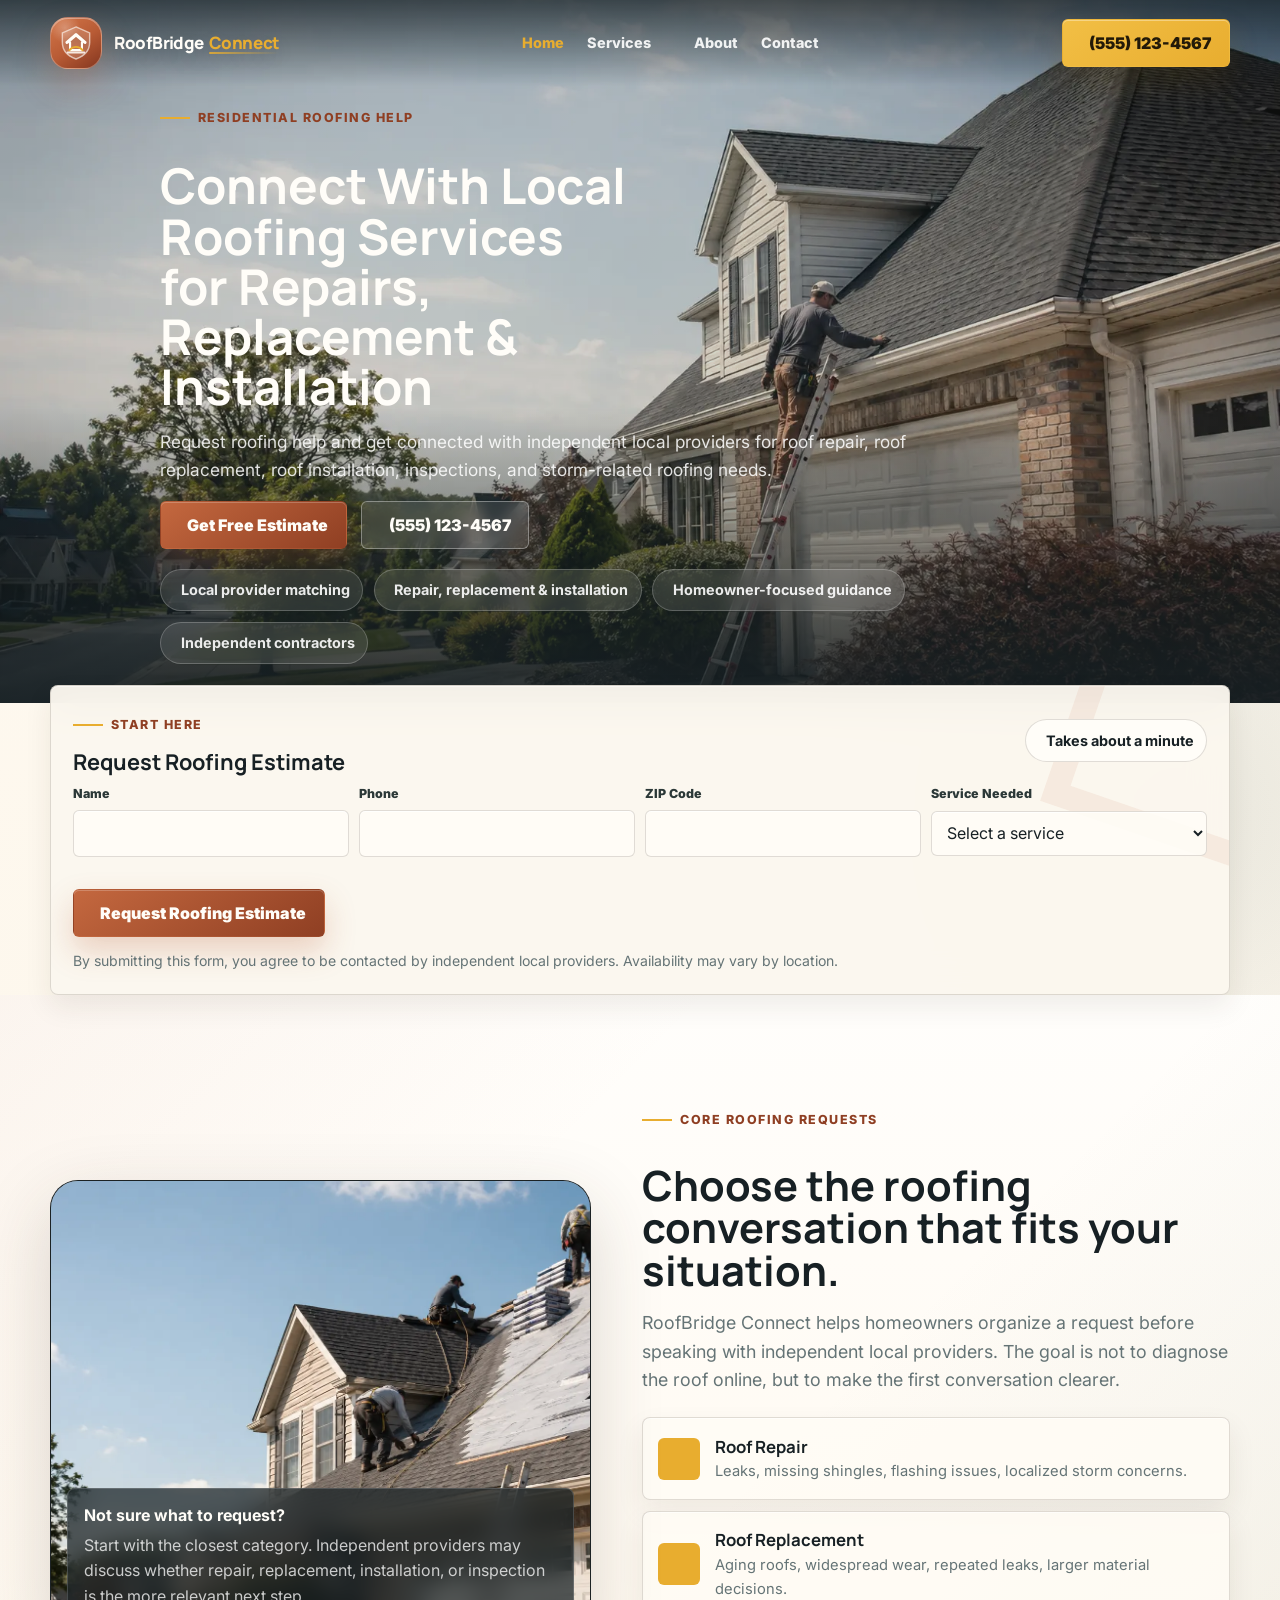
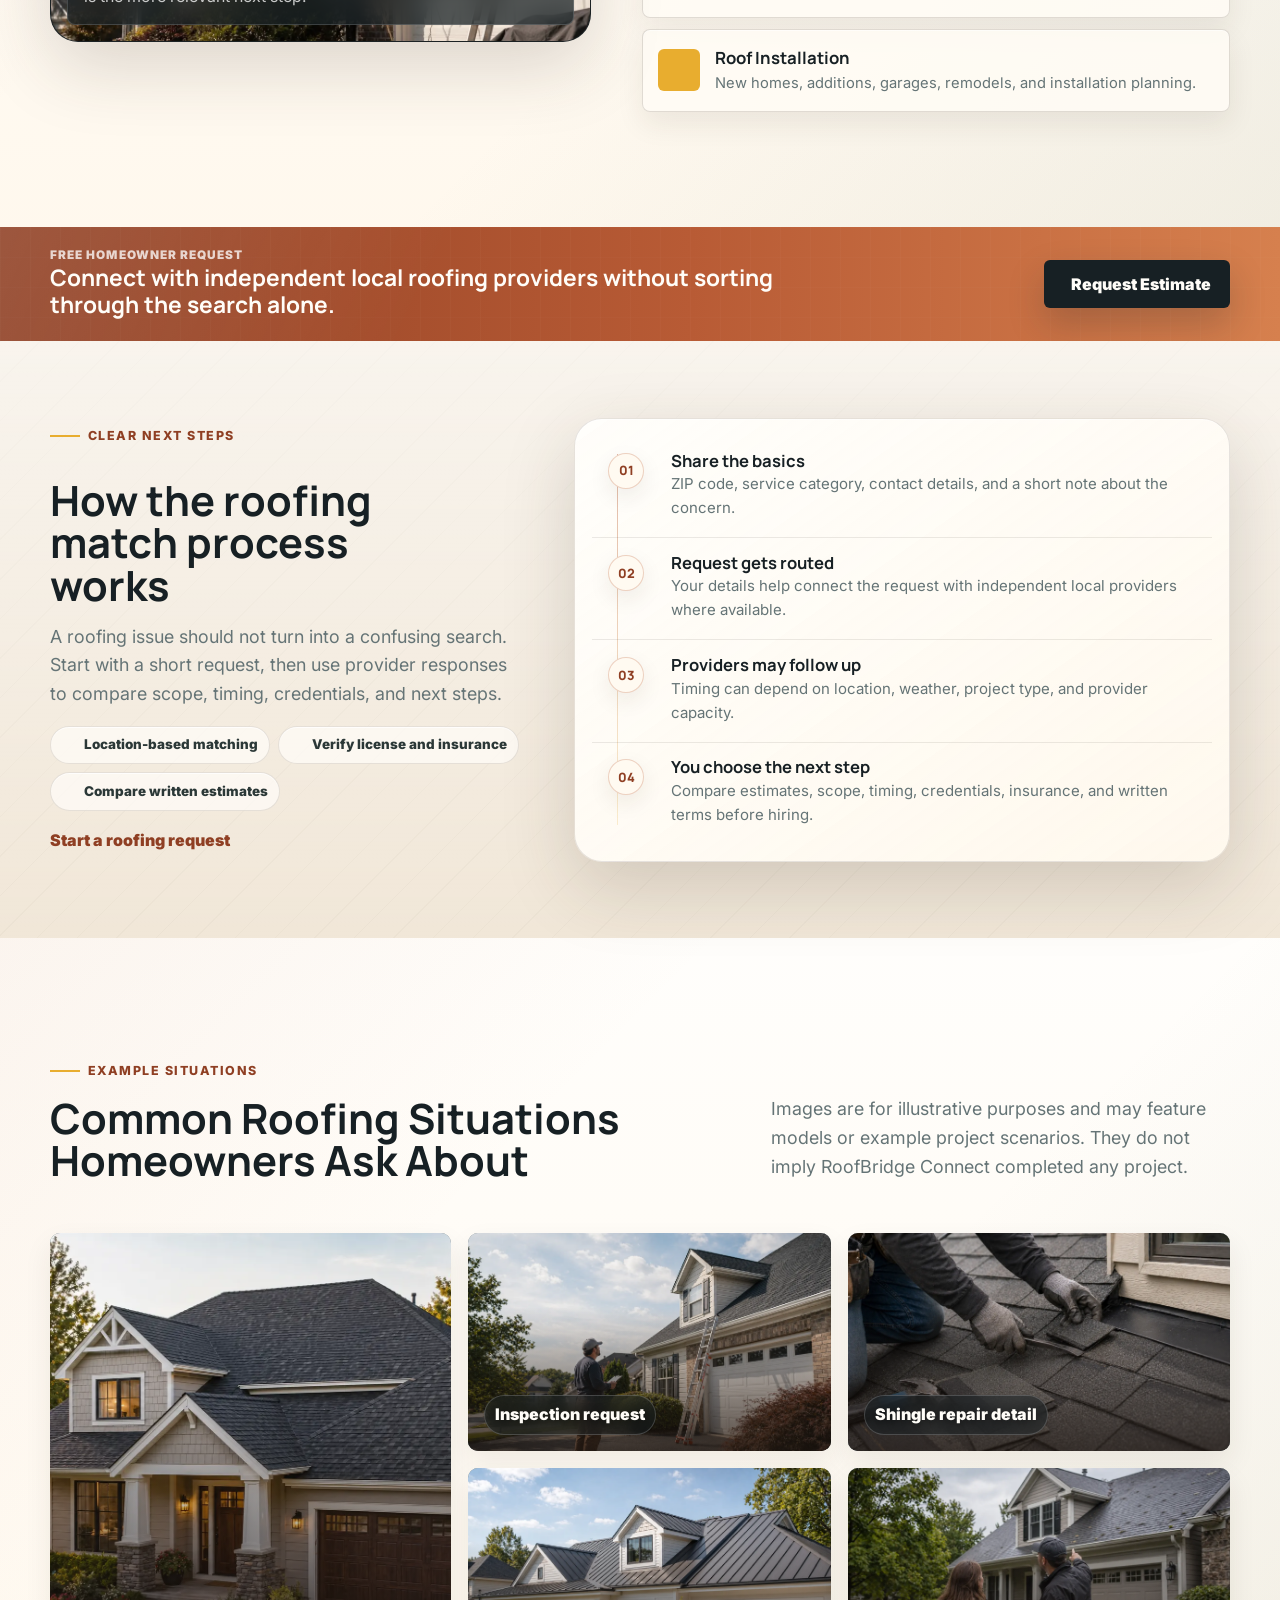
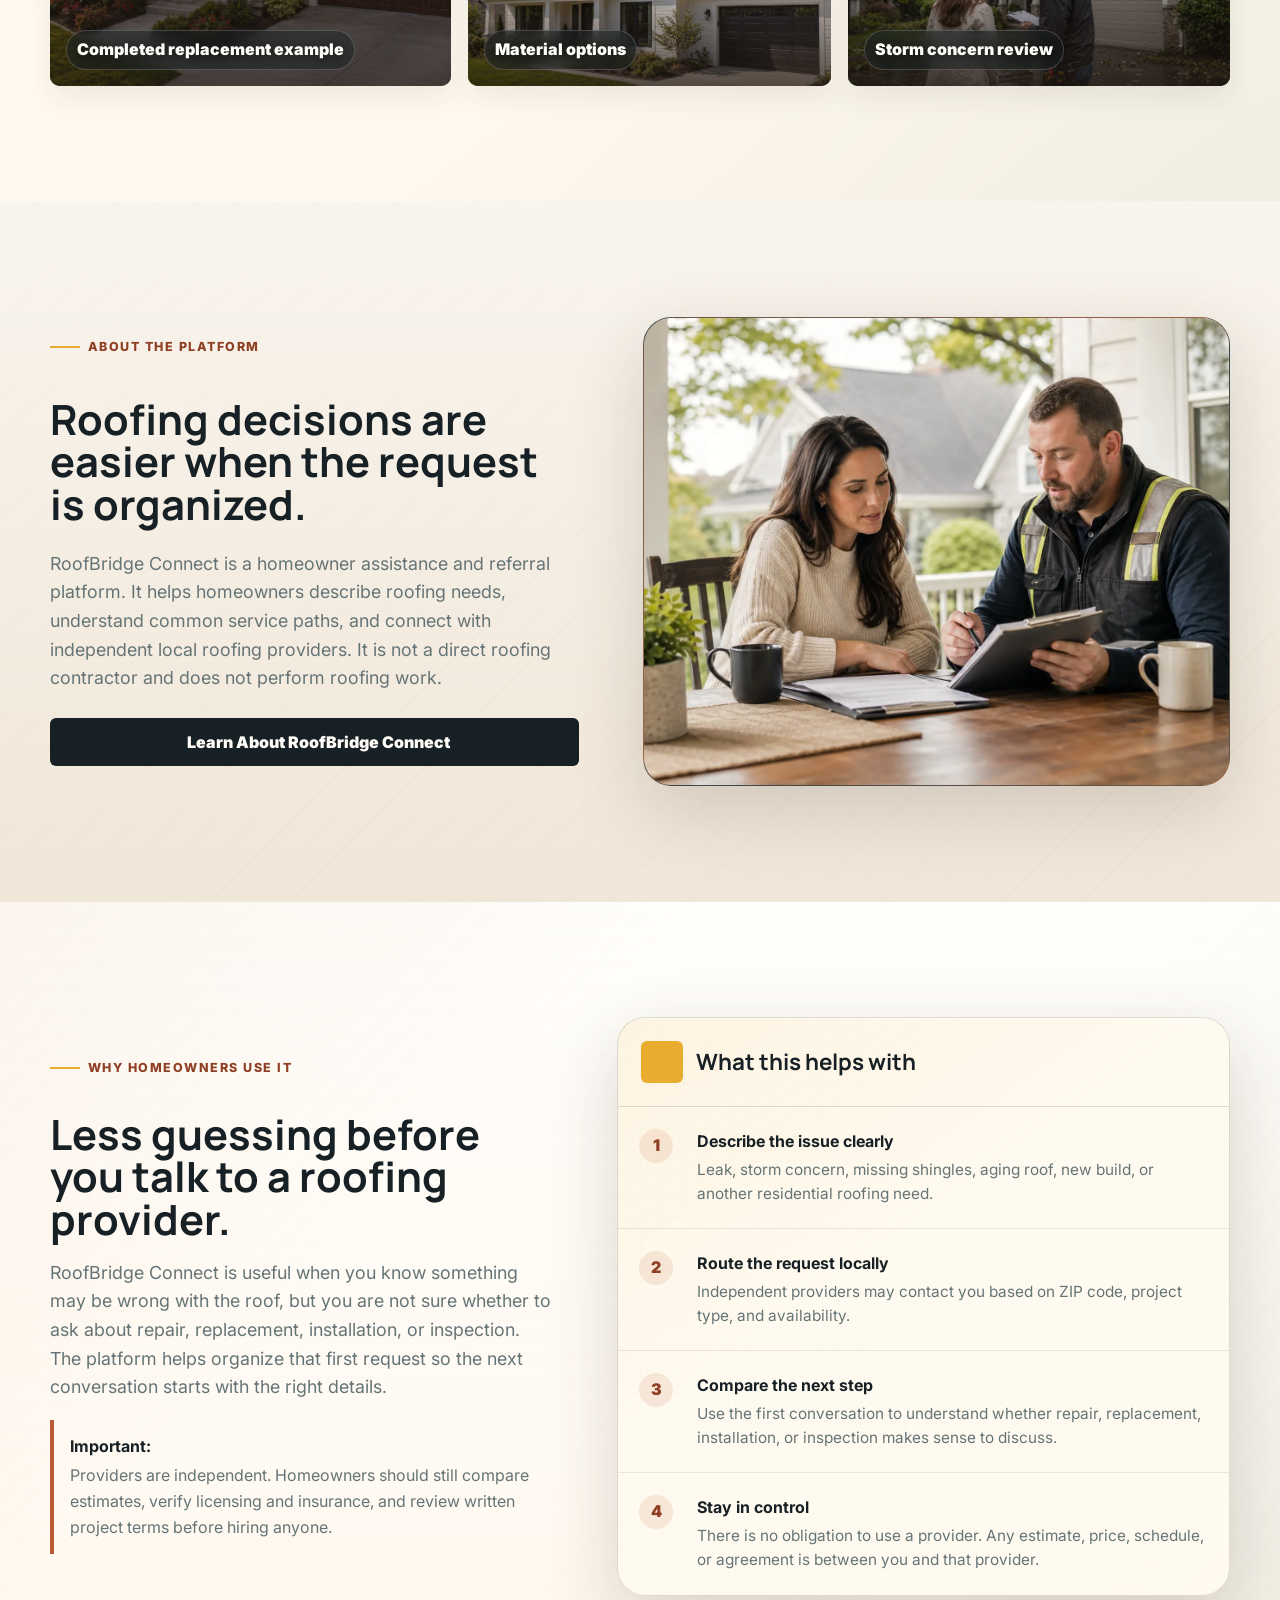
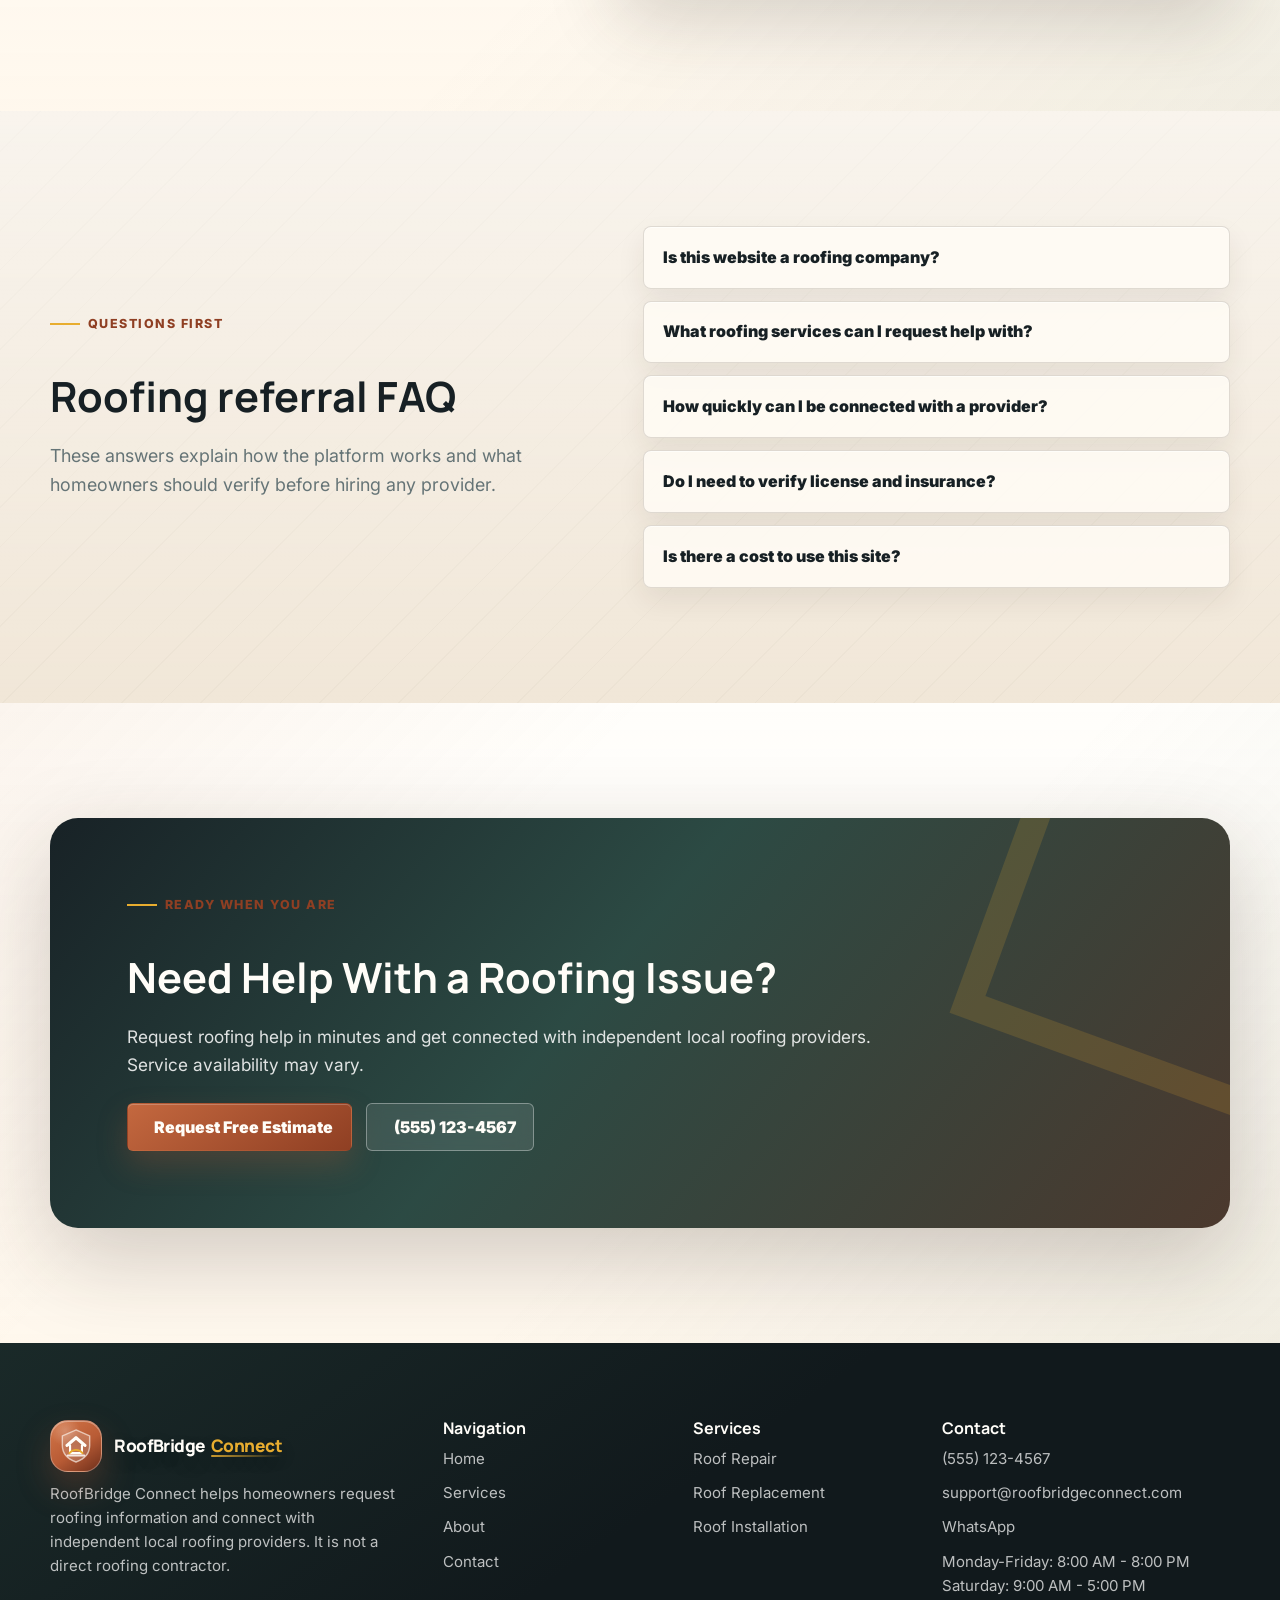
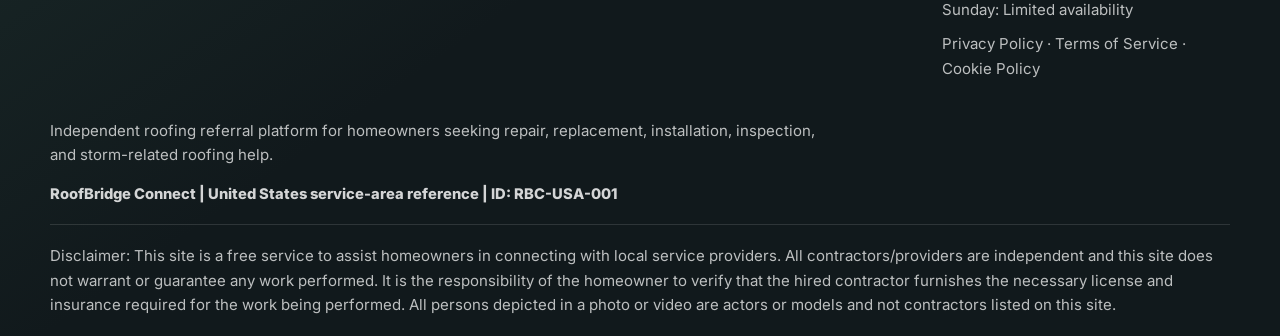
==== commit 2bc765df: "finish" ====
--- a/index.html
+++ b/index.html
@@ -21,7 +21,7 @@
     "name": "RoofBridge Connect",
     "url": "https://example.com/",
     "telephone": "+15551234567",
-    "email": "support@example.com",
+    "email": "support@roofbridgeconnect.com",
     "areaServed": "US",
     "description": "Independent roofing referral platform that helps homeowners connect with local roofing providers. RoofBridge Connect does not perform roofing work directly."
   }
@@ -95,7 +95,7 @@
         </nav>
         <div class="header-actions">
           <a class="btn btn-amber desktop-cta" href="tel:+15551234567"><i data-lucide="phone"></i><span>(555) 123-4567</span></a>
-          <a class="mobile-phone" href="tel:+15551234567" aria-label="Call RoofBridge Connect"><i data-lucide="phone"></i></a>
+          
           <button class="menu-toggle" data-menu-toggle type="button" aria-label="Open menu" aria-expanded="false"><i data-lucide="menu"></i></button>
         </div>
       </div>
@@ -432,7 +432,7 @@
           <div class="footer-col">
             <h2>Contact</h2>
             <a href="tel:+15551234567">(555) 123-4567</a>
-            <a href="mailto:support@example.com">support@example.com</a>
+            <a href="mailto:support@roofbridgeconnect.com">support@roofbridgeconnect.com</a>
             <a href="https://wa.me/15551234567">WhatsApp</a>
             <p>Monday-Friday: 8:00 AM - 8:00 PM<br>Saturday: 9:00 AM - 5:00 PM<br>Sunday: Limited availability</p>
             <p><a href="privacy.html">Privacy Policy</a> · <a href="terms.html">Terms of Service</a> · <a href="cookie.html">Cookie Policy</a></p>
--- a/css/components.css
+++ b/css/components.css
@@ -55,8 +55,7 @@
 
 .site-header.is-scrolled .brand,
 .site-header.is-scrolled .desktop-nav a,
-.site-header.is-scrolled .menu-toggle,
-.site-header.is-scrolled .mobile-phone {
+.site-header.is-scrolled .menu-toggle {
   color: var(--ink);
 }
 
@@ -383,7 +382,6 @@
   color: var(--ink);
 }
 
-.mobile-phone,
 .menu-toggle {
   display: none;
   border: 1px solid rgba(255, 255, 255, 0.25);
@@ -396,7 +394,6 @@
   justify-content: center;
 }
 
-.site-header.is-scrolled .mobile-phone,
 .site-header.is-scrolled .menu-toggle {
   border-color: var(--line);
   background: rgba(255, 255, 255, 0.72);
@@ -1170,6 +1167,7 @@
 
 .footer-col p,
 .footer-col a,
+.footer-support-text,
 .footer-bottom {
   color: rgba(255, 255, 255, 0.72);
   font-size: 0.94rem;
@@ -1181,12 +1179,17 @@
 
 .footer-bottom {
   border-top: 1px solid rgba(255, 255, 255, 0.12);
-  margin-top: 2.5rem;
+  margin-top: 1.1rem;
   padding-top: 1.2rem;
 }
 
+.footer-support-text {
+  margin-top: 2.4rem;
+  max-width: 780px;
+}
+
 .footer-company-meta {
-  margin-top: 2rem;
+  margin-top: 1rem;
   color: rgba(255, 255, 255, 0.82);
   font-size: 0.92rem;
   font-weight: 800;
